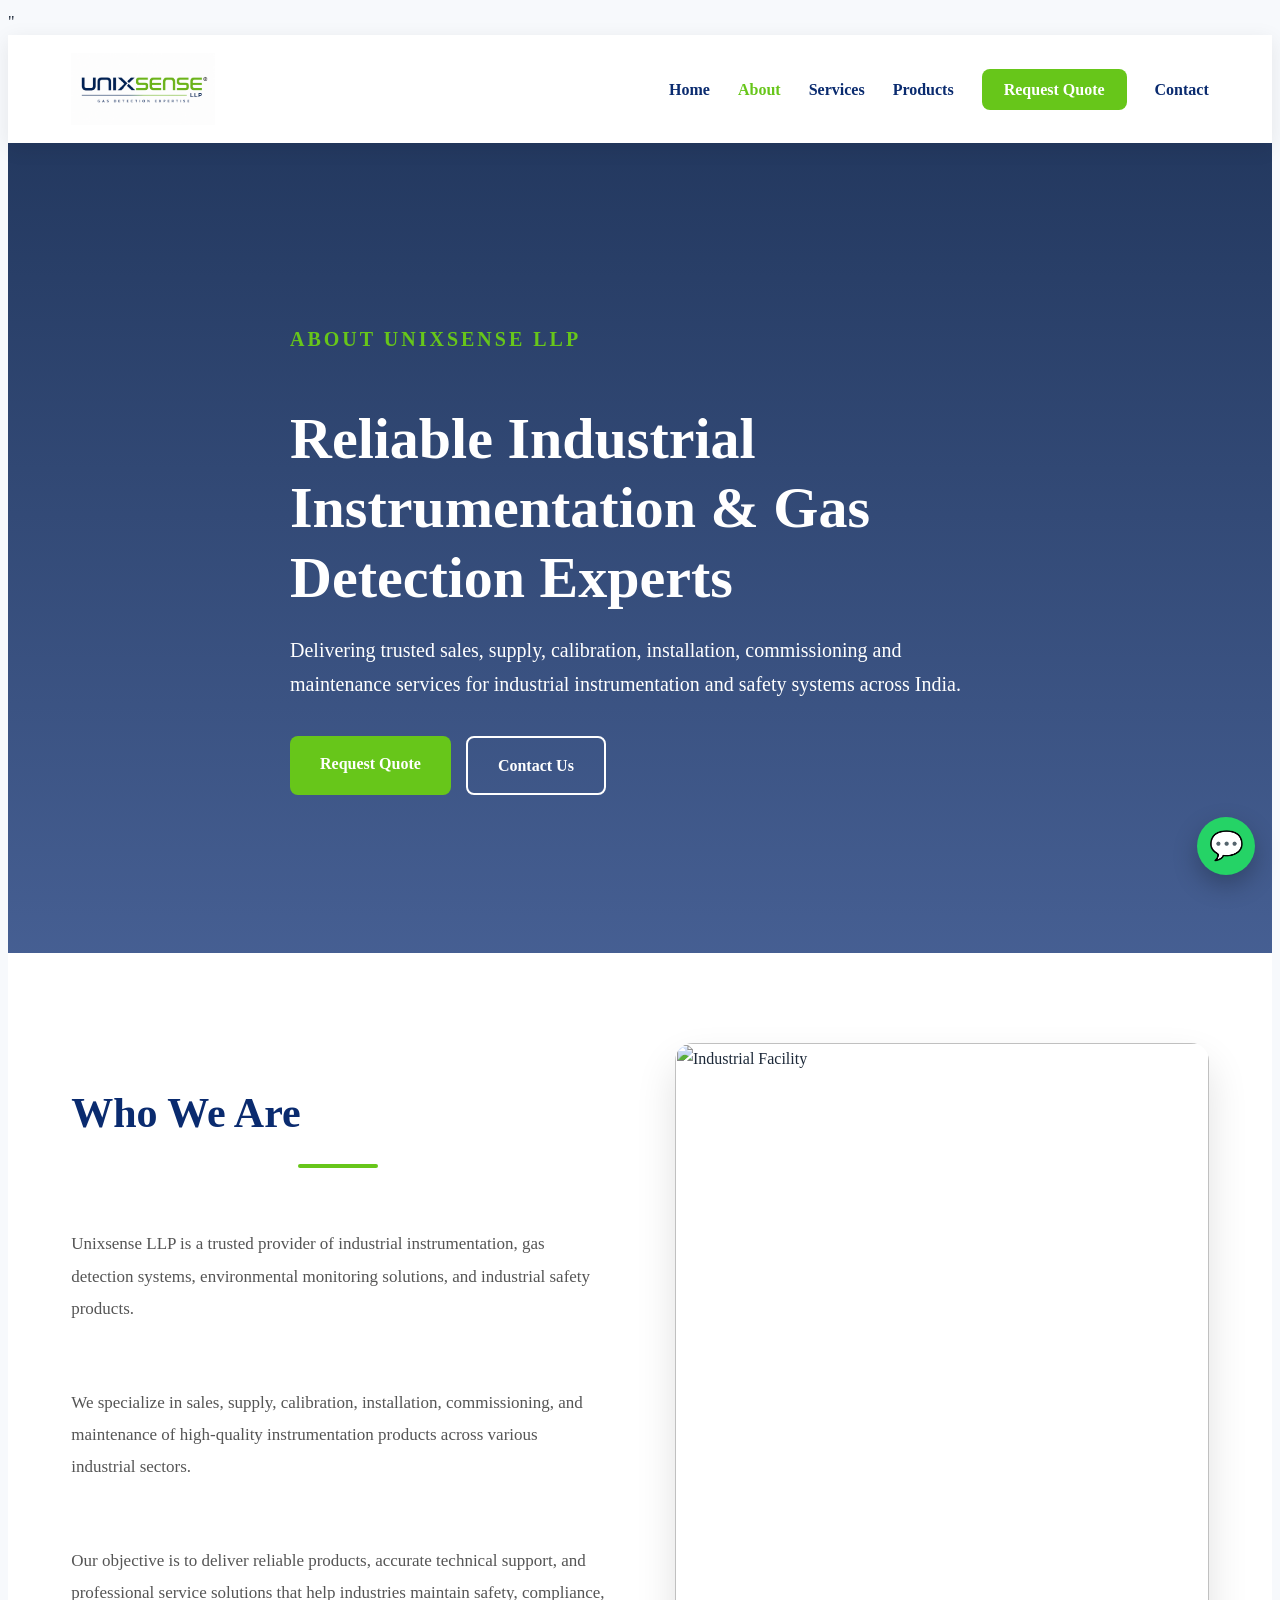
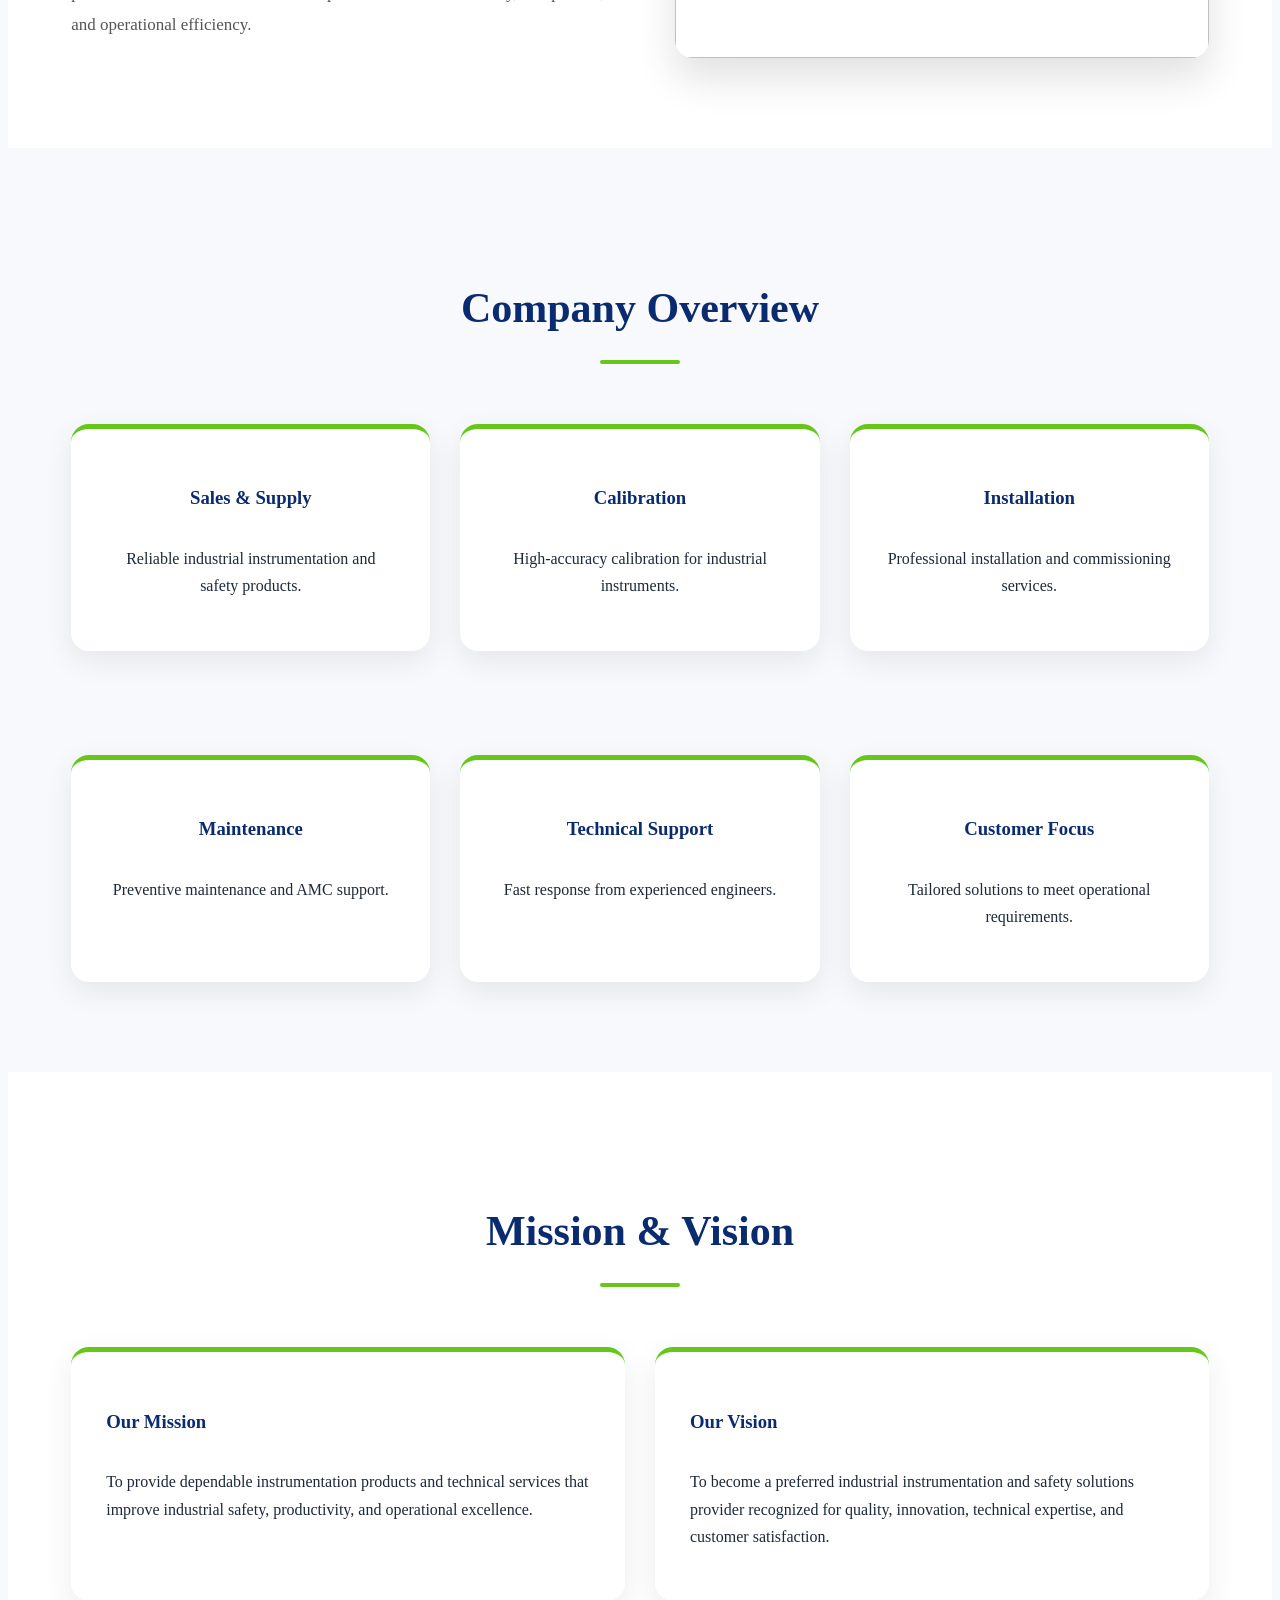
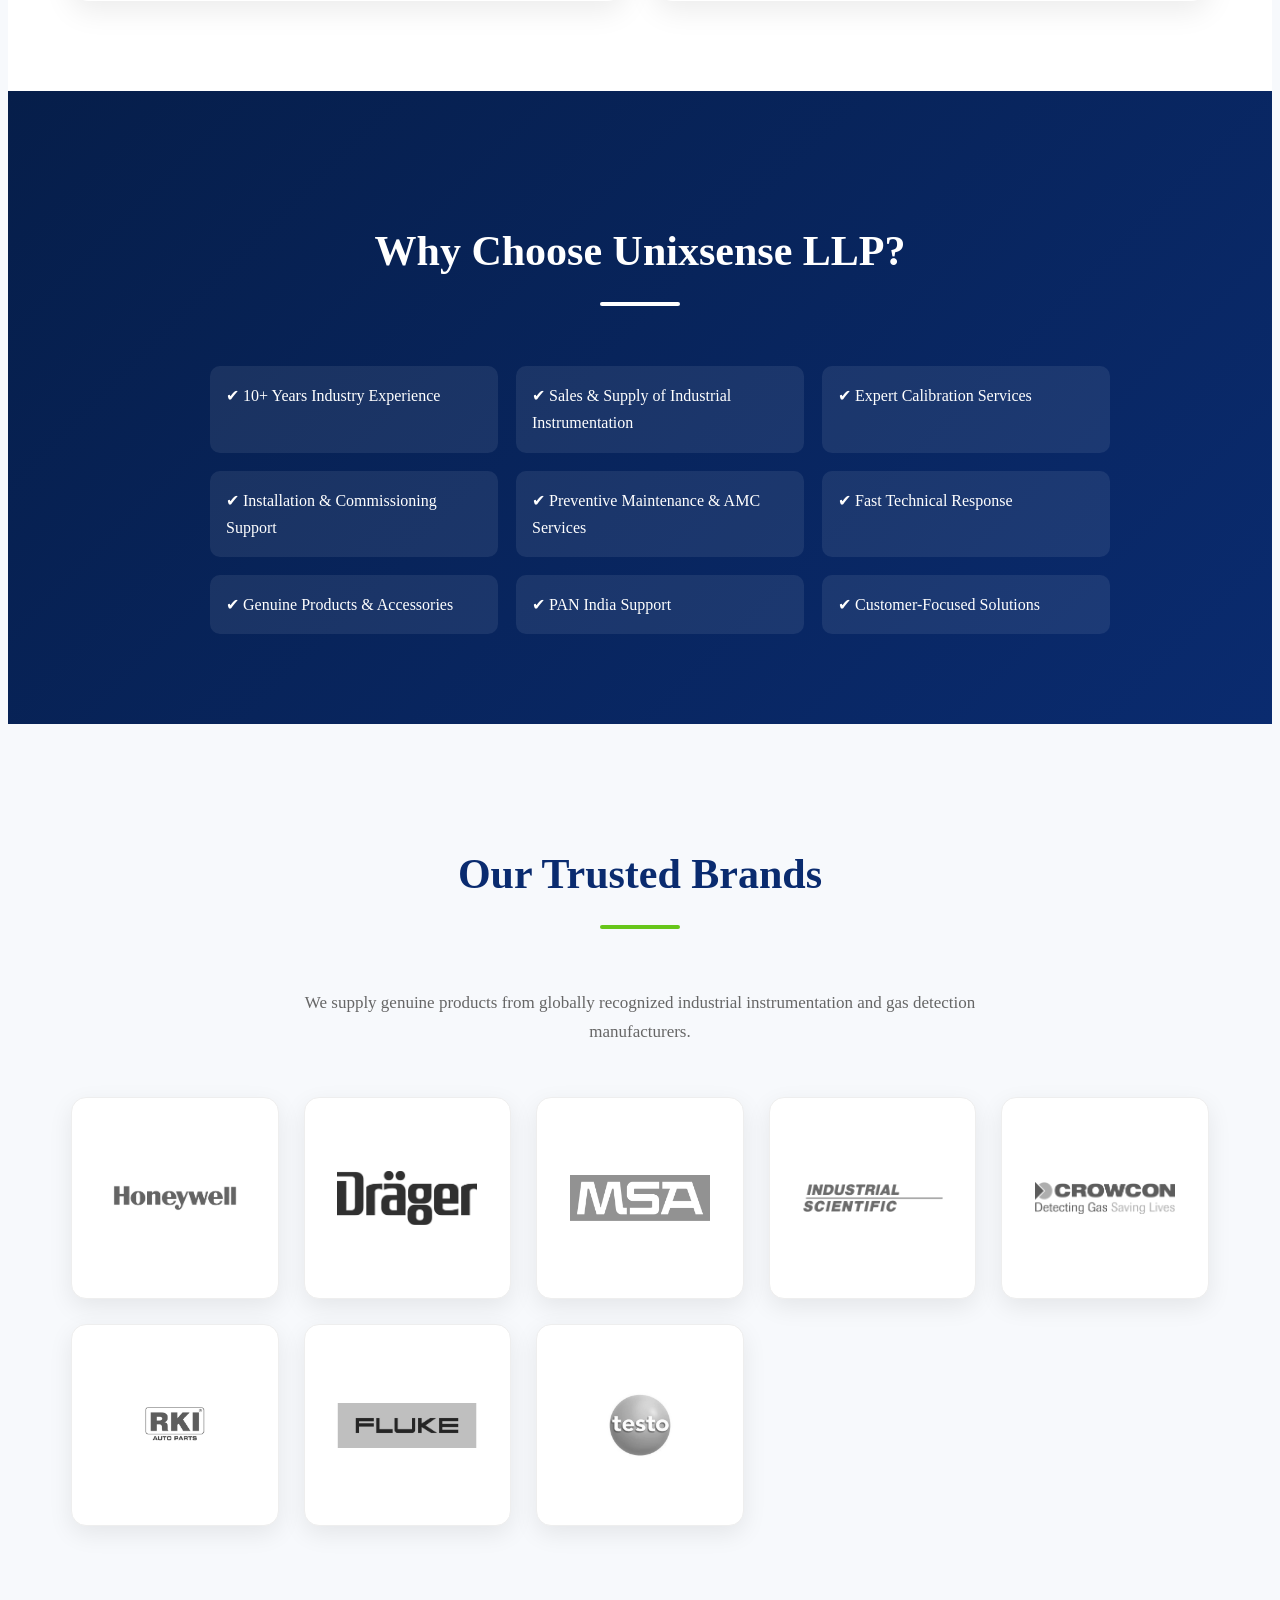
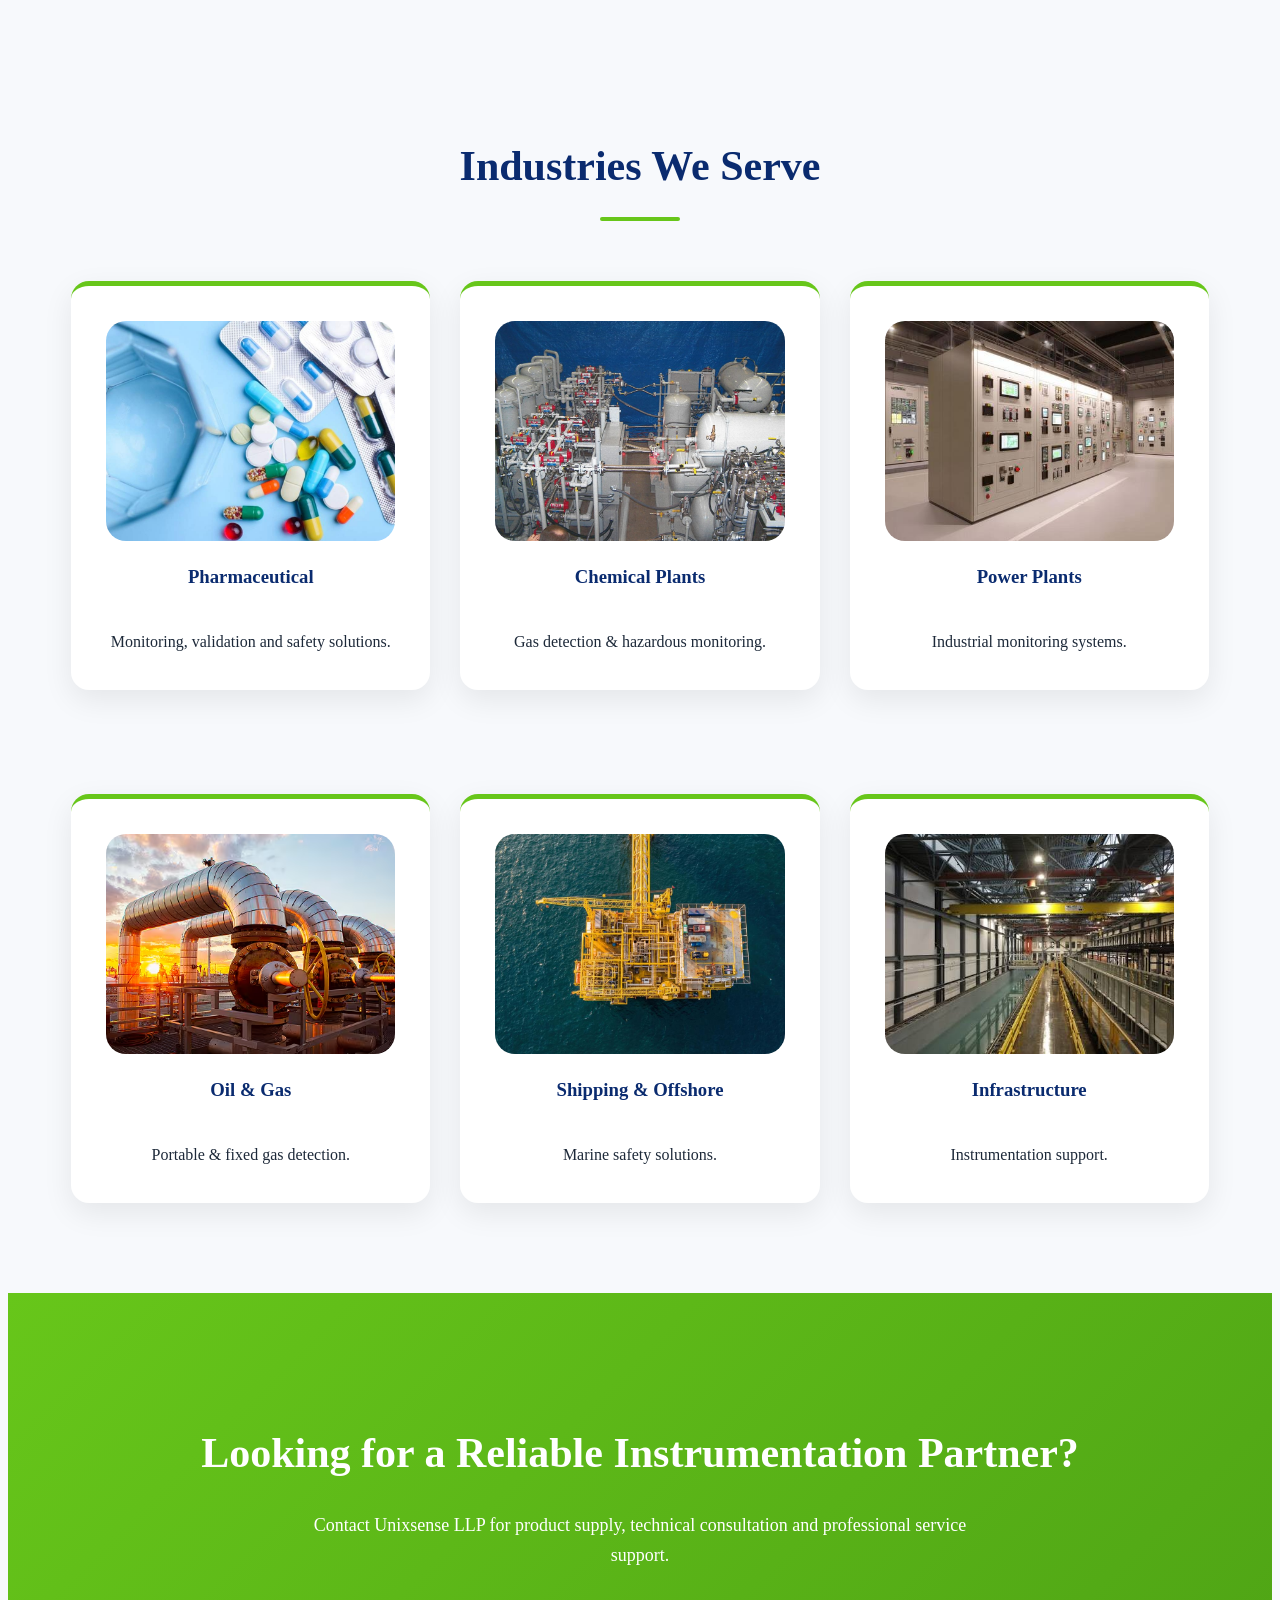
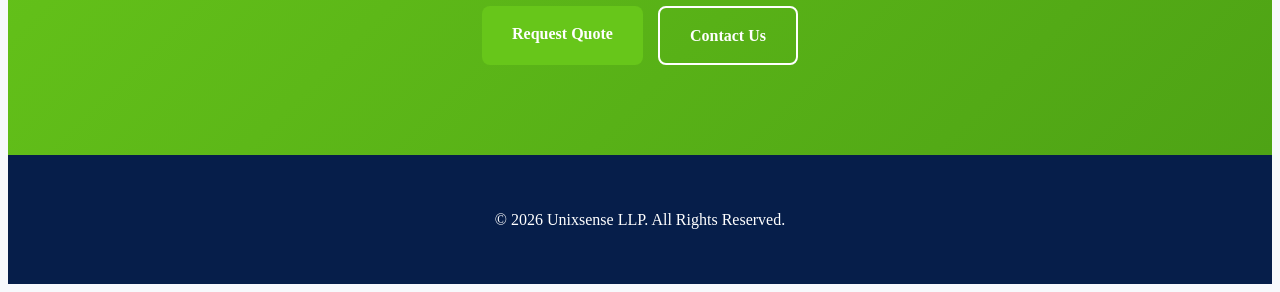
==== about.html @ 5f7a249a "demo" ====
"
<!DOCTYPE html>
<html lang="en">

<head>
    <meta charset="UTF-8">
    <meta name="viewport" content="width=device-width, initial-scale=1.0">
    <meta name="description"
        content="Learn more about Unixsense LLP - Industrial Instrumentation, Gas Detection & Safety Solutions.">
    <title>About Us | Unixsense LLP</title>
    <link rel="stylesheet" href="style.css">

    <style>
        /* ===========================
        CARD IMAGE
=========================== */

        .card {
            overflow: hidden;
            border-radius: 18px;
            background: #fff;
            box-shadow: 0 10px 30px rgba(0, 0, 0, .08);
            transition: .35s;
            display: flex;
            flex-direction: column;
        }

        .card:hover {
            transform: translateY(-8px);
        }

        .card-image {
            width: 100%;
            height: 220px;
            overflow: hidden;

        }

        .card-image img {
            border-radius: 20px;
            width: 100%;
            height: 100%;
            object-fit: cover;
            display: block;
            transition: .4s;
        }

        .card:hover .card-image img {
            transform: scale(1.08);
        }

        .card-content {
            /* padding: 25px; */
            display: flex;
            flex-direction: column;
            flex: 1;
        }

        .card-content h3 {
            margin-bottom: 15px;
            color: #0A2B6F;
        }

        .card-content p {
            color: #666;
            line-height: 1.7;
            margin: 0px;
            flex: 1;
        }

        .card-content .btn {
            align-self: left;
        }
    </style>
</head>

<body>

    <header>
        <div class="container nav-container">
            <a href="index.html" class="logo">
                <img src="logo.png.png" alt="Unixsense LLP">
            </a>

            <div class="menu-toggle" id="menuToggle">
                <span></span><span></span><span></span>
            </div>

            <nav id="navbar">
                <ul>
                    <li><a href="index.html">Home</a></li>
                    <li><a href="about.html" class="active">About</a></li>
                    <li><a href="services.html">Services</a></li>
                    <li><a href="products.html">Products</a></li>
                    <li><a href="quote.html" class="quote-btn">Request Quote</a></li>
                    <li><a href="contact.html">Contact</a></li>
                </ul>
            </nav>
        </div>
    </header>

    <section class="hero about-hero">
        <div class="overlay"></div>
        <div class="container hero-content">
            <p class="hero-tag">ABOUT UNIXSENSE LLP</p>
            <h1>Reliable Industrial Instrumentation & Gas Detection Experts</h1>
            <p>
                Delivering trusted sales, supply, calibration, installation,
                commissioning and maintenance services for industrial
                instrumentation and safety systems across India.
            </p>

            <div class="hero-buttons">
                <a href="quote.html" class="btn primary">Request Quote</a>
                <a href="contact.html" class="btn secondary">Contact Us</a>
            </div>

        </div>
    </section>

    <section class="about-company">
        <div class="container about-grid">

            <div class="about-content">

                <h2 class="section-title" style="text-align:left;">Who We Are</h2>

                <p>
                    Unixsense LLP is a trusted provider of industrial instrumentation,
                    gas detection systems, environmental monitoring solutions,
                    and industrial safety products.
                </p>

                <br>

                <p>
                    We specialize in sales, supply, calibration, installation,
                    commissioning, and maintenance of high-quality instrumentation
                    products across various industrial sectors.
                </p>

                <br>

                <p>
                    Our objective is to deliver reliable products, accurate
                    technical support, and professional service solutions
                    that help industries maintain safety, compliance,
                    and operational efficiency.
                </p>

            </div>

            <div class="about-image">
                <img src="https://images.unsplash.com/photo-1565008447742-97f6f38c985c?auto=format&fit=crop&w=900&q=80"
                    alt="Industrial Facility">
            </div>

        </div>
    </section>

    <section class="company-overview">
        <div class="container">

            <h2 class="section-title">Company Overview</h2>

            <div class="grid">

                <div class="card">
                    <h3>Sales & Supply</h3>
                    <p>Reliable industrial instrumentation and safety products.</p>
                </div>

                <div class="card">
                    <h3>Calibration</h3>
                    <p>High-accuracy calibration for industrial instruments.</p>
                </div>

                <div class="card">
                    <h3>Installation</h3>
                    <p>Professional installation and commissioning services.</p>
                </div>

                <div class="card">
                    <h3>Maintenance</h3>
                    <p>Preventive maintenance and AMC support.</p>
                </div>

                <div class="card">
                    <h3>Technical Support</h3>
                    <p>Fast response from experienced engineers.</p>
                </div>

                <div class="card">
                    <h3>Customer Focus</h3>
                    <p>Tailored solutions to meet operational requirements.</p>
                </div>

            </div>

        </div>
    </section>

    <section class="mission-vision">
        <div class="container">

            <h2 class="section-title">Mission & Vision</h2>

            <div class="grid">

                <div class="card">
                    <h3>Our Mission</h3>
                    <p>
                        To provide dependable instrumentation products and
                        technical services that improve industrial safety,
                        productivity, and operational excellence.
                    </p>
                </div>

                <div class="card">
                    <h3>Our Vision</h3>
                    <p>
                        To become a preferred industrial instrumentation
                        and safety solutions provider recognized for quality,
                        innovation, technical expertise, and customer satisfaction.
                    </p>
                </div>

            </div>

        </div>
    </section>
    <section class="highlight">
        <div class="container">
            <h2 class="section-title white">Why Choose Unixsense LLP?</h2>
            <ul class="why-list">
                <li>✔ 10+ Years Industry Experience</li>
                <li>✔ Sales & Supply of Industrial Instrumentation</li>
                <li>✔ Expert Calibration Services</li>
                <li>✔ Installation & Commissioning Support</li>
                <li>✔ Preventive Maintenance & AMC Services</li>
                <li>✔ Fast Technical Response</li>
                <li>✔ Genuine Products & Accessories</li>
                <li>✔ PAN India Support</li>
                <li>✔ Customer-Focused Solutions</li>
            </ul>
        </div>
    </section>


    <section class="brands-section">

        <div class="container">

            <h2 class="section-title">Our Trusted Brands</h2>

            <p class="section-subtitle">
                We supply genuine products from globally recognized industrial instrumentation
                and gas detection manufacturers.
            </p>

            <div class="brands-grid">

                <div class="brand-card">
                    <img src="./image/honeywell.png" alt="Honeywell">
                </div>

                <div class="brand-card">
                    <img src="./image/drager.png" alt="Dräger">
                </div>

                <div class="brand-card">
                    <img src="./image/msa.png" alt="MSA Safety">
                </div>

                <div class="brand-card">
                    <img src="./image/industrial-scientific.png" alt="Industrial Scientific">
                </div>

                <div class="brand-card">
                    <img src="./image/crowcon.avif" alt="Crowcon">
                </div>

                <div class="brand-card">
                    <img src="./image/rki.png" alt="RKI Instruments">
                </div>

                <div class="brand-card">
                    <img src="./image/fluke.png" alt="Fluke">
                </div>

                <div class="brand-card">
                    <img src="./image/testo.jpg" alt="Testo">
                </div>

            </div>

        </div>

    </section>

    <section class="industries">
        <div class="container">
            <h2 class="section-title">Industries We Serve</h2>
            <div class="grid">
                <div class="card">
                    <div class="card-image">
                        <img src="./image/Pharmaceutical.jpg" alt="Safety Instruments">
                    </div>
                    <h3 class="centre">Pharmaceutical</h3>
                    <p class="centre">Monitoring, validation and safety solutions.</p>
                </div>
                <div class="card">
                    <div class="card-image">
                        <img src="./image/Chemical Plants.jpg" alt="Safety Instruments">
                    </div>
                    <h3 class="centre">Chemical Plants</h3>
                    <p class="centre">Gas detection & hazardous monitoring.</p>
                </div>
                <div class="card">
                    <div class="card-image">
                        <img src="./image/Power Plants.jpeg" alt="Safety Instruments">
                    </div>
                    <h3 class="centre">Power Plants</h3>
                    <p class="centre">Industrial monitoring systems.</p>
                </div>
                <div class="card">
                    <div class="card-image">
                        <img src="./image/Oil & Gas.avif" alt="Safety Instruments">
                    </div>
                    <h3 class="centre">Oil & Gas</h3>
                    <p class="centre">Portable & fixed gas detection.</p>
                </div>
                <div class="card">
                    <div class="card-image">
                        <img src="./image/Shipping & Offshore.jpeg" alt="Safety Instruments">
                    </div>
                    <h3 class="centre">Shipping & Offshore</h3>
                    <p class="centre">Marine safety solutions.</p>
                </div>
                <div class="card">
                    <div class="card-image">
                        <img src="./image/Infrastructure.jpg" alt="Safety Instruments">
                    </div>
                    <h3 class="centre">Infrastructure</h3>
                    <p class="centre">Instrumentation support.</p>
                </div>
            </div>
        </div>
    </section>

    <section class="cta">

        <div class="container">

            <h2>Looking for a Reliable Instrumentation Partner?</h2>

            <p>
                Contact Unixsense LLP for product supply,
                technical consultation and professional service support.
            </p>

            <div class="hero-buttons">
                <a href="quote.html" class="btn primary">Request Quote</a>
                <a href="contact.html" class="btn secondary">Contact Us</a>
            </div>

        </div>

    </section>

    <footer>

        <div class="container">

            <p>© 2026 Unixsense LLP. All Rights Reserved.</p>

        </div>

    </footer>

    <a href="https://wa.me/918169085918" class="whatsapp" target="_blank">💬</a>

    <script src="script.js"></script>

</body>

</html>
---- style.css ----
r'' '*{
 margin:0;
 padding:0;
 box-sizing:border-box;
 font-family:"Segoe UI",
 sans-serif;
 }

 html {
   scroll-behavior: smooth;
 }

 body {
   background: #F7F9FC;
   color: #1D2939;
   line-height: 1.7;
   overflow-x: hidden;
 }

 .container {
   width: 90%;
   max-width: 1200px;
   margin: auto;
 }

 /* Header */

 header {
   position: sticky;
   top: 0;
   z-index: 1000;
   background: #fff;
   box-shadow: 0 5px 20px rgba(0, 0, 0, .08);
 }

 .nav-container {
   display: flex;
   justify-content: space-between;
   align-items: center;
   padding: 18px 0;
 }

 .logo img {
   height: 72px;
   display: block;
 }

 nav ul {
   display: flex;
   list-style: none;
   align-items: center;
   gap: 28px;
 }

 nav a {
   text-decoration: none;
   font-weight: 600;
   color: #0A2B6F;
   transition: .3s;
 }

 nav a:hover,
 nav .active {
   color: #67C61A;
 }

 .quote-btn {
   background: #67C61A;
   color: #fff;
   padding: 12px 22px;
   border-radius: 8px;
 }

 .quote-btn:hover {
   background: #4EA315;
   color: #fff;
 }

 /* Hero */

 .hero {
   position: relative;
   height: 90vh;
   display: flex;
   align-items: center;
   background: url("https://images.unsplash.com/photo-1504307651254-35680f356dfd?auto=format&fit=crop&w=1600&q=80") center/cover no-repeat;
 }

 .overlay {
   position: absolute;
   inset: 0;
   background: linear-gradient(rgba(6, 30, 74, .88), rgba(10, 43, 111, .70));
 }

 .hero-content {
   position: relative;
   z-index: 2;
   max-width: 700px;
   color: #fff;
 }

 .hero h1 {
   font-size: 58px;
   line-height: 1.2;
   margin-bottom: 20px;
 }

 .hero p {
   font-size: 20px;
   margin-bottom: 35px;
 }

 .hero-buttons {
   display: flex;
   gap: 15px;
   flex-wrap: wrap;
 }

 .btn {
   display: inline-block;
   padding: 14px 30px;
   border-radius: 8px;
   font-weight: 700;
   text-decoration: none;
   transition: .3s;
 }

 .primary {
   background: #67C61A;
   color: #fff;
 }

 .primary:hover {
   background: #4EA315;
 }

 .secondary {
   border: 2px solid #fff;
   color: #fff;
 }

 .secondary:hover {
   background: #fff;
   color: #0A2B6F;
 }

 .small {
   margin-top: 18px;
   padding: 10px 20px;
   background: #0A2B6F;
   color: #fff;
 }

 .small:hover {
   background: #061E4A;
 }

 /* Sections */

 section {
   padding: 90px 0;
 }

 .section-title {
   font-size: 42px;
   text-align: center;
   color: #0A2B6F;
   margin-bottom: 60px;
   position: relative;
 }

 .section-title::after {
   content: "";
   width: 80px;
   height: 4px;
   background: #67C61A;
   display: block;
   margin: 15px auto;
   border-radius: 20px;
 }

 .white {
   color: #fff;
 }

 .white::after {
   background: #fff;
 }

 .grid {
   display: grid;
   grid-template-columns: repeat(auto-fit, minmax(280px, 1fr));
   gap: 104px 30px;
 }

 .card {
   background: #fff;
   padding: 35px;
   border-radius: 16px;
   box-shadow: 0 12px 30px rgba(0, 0, 0, .08);
   border-top: 5px solid #67C61A;
   transition: .35s;
 }

 .card:hover {
   transform: translateY(-8px);
   box-shadow: 0 18px 35px rgba(0, 0, 0, .15);
 }

 .card h3 {
   color: #0A2B6F;
   margin-bottom: 15px;
 }

 .products {
   background: #fff;
 }

 .highlight {
   background: linear-gradient(135deg, #061E4A, #0A2B6F);
   color: #fff;
 }

 .why-list {
   max-width: 900px;
   margin: auto;
   display: grid;
   grid-template-columns: repeat(auto-fit, minmax(250px, 1fr));
   gap: 18px;
   list-style: none;
 }

 .why-list li {
   background: rgba(255, 255, 255, .08);
   padding: 16px;
   border-radius: 10px;
 }

 .cta {
   background: #67C61A;
   color: #fff;
   text-align: center;
 }

 .cta h2 {
   font-size: 40px;
   margin-bottom: 15px;
 }

 .cta p {
   max-width: 700px;
   margin: 0 auto 30px;
 }

 .contact {
   background: #fff;
 }

 .contact-box {
   max-width: 700px;
   margin: auto;
   background: #F7F9FC;
   padding: 40px;
   border-radius: 16px;
   box-shadow: 0 10px 25px rgba(0, 0, 0, .08);
   text-align: center;
 }

 .contact-box h2 {
   color: #0A2B6F;
   margin-bottom: 20px;
 }

 footer {
   background: #061E4A;
   color: #fff;
   text-align: center;
   padding: 25px 0;
 }

 /* Responsive */

 @media(max-width:992px) {
   .hero h1 {
     font-size: 46px;
   }

   nav ul {
     gap: 18px;
   }
 }

 @media(max-width:768px) {

   .nav-container {
     flex-direction: column;
   }

   .logo img {
     height: 60px;
     margin-bottom: 15px;
   }

   nav ul {
     flex-wrap: wrap;
     justify-content: center;
     gap: 15px;
   }

   .hero {
     height: auto;
     padding: 120px 0 90px;
     text-align: center;
   }

   .hero-content {
     margin: auto;
   }

   .hero h1 {
     font-size: 36px;
   }

   .hero p {
     font-size: 17px;
   }

   .hero-buttons {
     justify-content: center;
   }

   .section-title {
     font-size: 30px;
   }

   .cta h2 {
     font-size: 30px;
   }

   .contact-box {
     padding: 25px;
   }
 }

 @media(max-width:480px) {

   .container {
     width: 92%;
   }

   .hero h1 {
     font-size: 30px;
   }

   .btn {
     width: 100%;
     text-align: center;
   }

   nav ul {
     flex-direction: column;
   }
 }



 /* =======================================================
                ABOUT PAGE
=======================================================*/

 .about-hero {
   height: 70vh;
   background: url("https://images.unsplash.com/photo-1517048676732-d65bc937f952?auto=format&fit=crop&w=1600&q=80") center center/cover;
   position: relative;
   display: flex;
   align-items: center;
 }

 .about-hero .overlay {
   position: absolute;
   inset: 0;
   background: linear-gradient(rgba(6, 30, 74, .88),
       rgba(10, 43, 111, .75));
 }

 .hero-tag {

   color: #67C61A;

   font-size: 15px;

   letter-spacing: 3px;

   font-weight: 700;

   margin-bottom: 20px;

   text-transform: uppercase;

 }

 /* =============================== */

 .about-company {

   background: #fff;

 }

 .about-grid {

   display: grid;

   grid-template-columns: 1fr 1fr;

   gap: 70px;

   align-items: center;

 }

 .about-content p {

   color: #555;

   font-size: 17px;

   line-height: 1.9;

 }

 .about-image {

   overflow: hidden;

   border-radius: 18px;

   box-shadow: 0 20px 40px rgba(0, 0, 0, .12);

 }

 .about-image img {

   width: 100%;

   display: block;

   transition: .5s;

 }

 .about-image:hover img {

   transform: scale(1.05);

 }

 /* =============================== */

 .company-overview {

   background: #F7F9FC;

 }

 /* =============================== */

 .mission-vision {

   background: #fff;

 }

 .mission-vision .card {

   text-align: left;

 }

 .mission-vision h3 {

   color: #0A2B6F;

   margin-bottom: 15px;

 }

 /* =============================== */

 .highlight {

   background: linear-gradient(135deg,
       #061E4A,
       #0A2B6F);

 }

 .highlight .card {

   background: rgba(255, 255, 255, .08);

   color: white;

   border: none;

   backdrop-filter: blur(10px);

 }

 .highlight .card h3 {

   color: white;

 }

 .highlight .card:hover {

   transform: translateY(-10px);

   background: rgba(255, 255, 255, .14);

 }

 /* =============================== */

 .cta {

   background: linear-gradient(135deg,
       #67C61A,
       #52AF16);

   color: white;

   text-align: center;

 }

 .cta h2 {

   font-size: 42px;

   margin-bottom: 20px;

 }

 .cta p {

   max-width: 750px;

   margin: auto;

   margin-bottom: 35px;

   font-size: 18px;

 }

 .cta .secondary {

   border: 2px solid white;

 }

 .cta .secondary:hover {

   background: white;

   color: #0A2B6F;

 }

 /* =============================== */

 footer {

   background: #061E4A;

   color: white;

   padding: 35px 0;

   text-align: center;

 }

 /* =============================== */

 .whatsapp {

   position: fixed;

   right: 25px;

   bottom: 25px;

   width: 58px;

   height: 58px;

   border-radius: 50%;

   background: #25D366;

   display: flex;

   justify-content: center;

   align-items: center;

   font-size: 28px;

   text-decoration: none;

   color: white;

   box-shadow: 0 10px 25px rgba(0, 0, 0, .25);

   transition: .3s;

   z-index: 999;

 }

 .whatsapp:hover {

   transform: scale(1.1);

 }

 /* =======================================================
                RESPONSIVE
=======================================================*/

 @media(max-width:991px) {

   .about-grid {

     grid-template-columns: 1fr;

     gap: 40px;

   }

   .about-image {

     order: -1;

   }

 }

 @media(max-width:768px) {

   .about-hero {

     height: auto;

     padding: 130px 0 90px;

     text-align: center;

   }

   .about-hero h1 {

     font-size: 38px;

   }

   .about-hero p {

     font-size: 17px;

   }

   .hero-tag {

     font-size: 13px;

     letter-spacing: 2px;

   }

   .cta h2 {

     font-size: 30px;

   }

 }

 @media(max-width:480px) {

   .about-hero h1 {

     font-size: 30px;

   }

   .about-content p {

     font-size: 16px;

   }

 }


 /*=====================================================
                SERVICES PAGE
=====================================================*/

 .services-hero {
   height: 70vh;
   position: relative;
   display: flex;
   align-items: center;
   background: url("https://images.unsplash.com/photo-1504307651254-35680f356dfd?auto=format&fit=crop&w=1600&q=80") center center/cover no-repeat;
 }

 .services-hero .overlay {
   position: absolute;
   inset: 0;
   background: linear-gradient(rgba(6, 30, 74, .90),
       rgba(10, 43, 111, .75));
 }

 .services-hero .hero-content {
   position: relative;
   z-index: 2;
   max-width: 700px;
 }

 .services-hero .hero-tag {
   color: #67C61A;
   font-size: 15px;
   font-weight: 700;
   letter-spacing: 3px;
   text-transform: uppercase;
   margin-bottom: 20px;
 }

 .services-hero h1 {
   color: #fff;
   font-size: 58px;
   line-height: 1.2;
   margin-bottom: 20px;
 }

 .services-hero p {
   color: #F5F7FA;
   font-size: 19px;
   line-height: 1.8;
 }

 /*======================================
        SERVICE CARDS
=======================================*/

 .service-card {
   display: flex;
   flex-direction: column;
   height: 100%;
 }

 .service-card h3 {
   color: #0A2B6F;
   margin-bottom: 15px;
 }

 .service-card p {
   color: #555;
   line-height: 1.8;
 }

 .service-card ul {
   margin-top: 20px;
   list-style: none;
   padding: 0;
 }

 .service-card li {
   padding: 8px 0;
   color: #444;
   border-bottom: 1px solid #ECECEC;
 }

 .service-card li:last-child {
   border: none;
 }

 .service-card:hover {
   transform: translateY(-10px);
 }

 /*======================================
        TECHNICAL SUPPORT
=======================================*/

 .company-overview {
   background: #F7F9FC;
 }

 .company-overview .card {
   text-align: center;
 }

 .company-overview .card h3 {
   color: #0A2B6F;
   margin-bottom: 15px;
 }

 /*======================================
        WHY TRUST US
=======================================*/

 .highlight {
   background: linear-gradient(135deg,
       #061E4A,
       #0A2B6F);
 }

 .highlight .card {
   background: rgba(255, 255, 255, .08);
   border: none;
   backdrop-filter: blur(12px);
   color: #fff;
 }

 .highlight .card h3 {
   color: #fff;
 }

 .highlight .card:hover {
   background: rgba(255, 255, 255, .14);
 }

 /*======================================
        CTA
=======================================*/

 .cta {
   background: linear-gradient(135deg,
       #67C61A,
       #4EA315);
   text-align: center;
   color: #fff;
 }

 .cta h2 {
   font-size: 42px;
   margin-bottom: 20px;
 }

 .cta p {
   max-width: 700px;
   margin: 0 auto 30px;
   font-size: 18px;
 }

 .cta .hero-buttons {
   justify-content: center;
 }

 .cta .secondary {
   border: 2px solid #fff;
 }

 .cta .secondary:hover {
   background: #fff;
   color: #0A2B6F;
 }

 /*======================================
        RESPONSIVE
=======================================*/

 @media(max-width:992px) {

   .services-hero h1 {
     font-size: 46px;
   }

 }

 @media(max-width:768px) {

   .services-hero {
     height: auto;
     padding: 130px 0 90px;
     text-align: center;
   }

   .services-hero .hero-content {
     margin: auto;
   }

   .services-hero h1 {
     font-size: 36px;
   }

   .services-hero p {
     font-size: 17px;
   }

   .services-hero .hero-buttons {
     justify-content: center;
   }

   .cta h2 {
     font-size: 30px;
   }

 }

 @media(max-width:480px) {

   .services-hero h1 {
     font-size: 30px;
   }

   .service-card {
     padding: 25px;
   }

   .service-card li {
     font-size: 15px;
   }

 }



 /*=====================================================
                PRODUCTS PAGE
======================================================*/

 .products-hero {
   height: 70vh;
   position: relative;
   display: flex;
   align-items: center;
   background: url("https://images.unsplash.com/photo-1517048676732-d65bc937f952?auto=format&fit=crop&w=1800&q=80") center center/cover no-repeat;
 }

 .products-hero .overlay {
   position: absolute;
   inset: 0;
   background: linear-gradient(rgba(6, 30, 74, .92),
       rgba(10, 43, 111, .75));
 }

 .products-hero .hero-content {
   position: relative;
   z-index: 2;
   max-width: 720px;
 }

 .products-hero .hero-tag {
   color: #67C61A;
   font-size: 15px;
   font-weight: 700;
   letter-spacing: 3px;
   text-transform: uppercase;
   margin-bottom: 20px;
 }

 .products-hero h1 {
   color: #fff;
   font-size: 58px;
   line-height: 1.2;
   margin-bottom: 20px;
 }

 .products-hero p {
   color: #F5F7FA;
   font-size: 19px;
   line-height: 1.8;
 }

 /*======================================
            PRODUCT CARD
======================================*/

 .product-card {
   display: flex;
   flex-direction: column;
   height: 100%;
   transition: .35s;
 }

 .product-card:hover {
   transform: translateY(-10px);
 }

 .product-card img {
   width: 100%;
   height: 220px;
   object-fit: cover;
   border-radius: 12px;
   margin-bottom: 20px;
 }

 .product-card h3 {
   color: #0A2B6F;
   margin-bottom: 15px;
 }

 .product-card p {
   color: #555;
   line-height: 1.8;
 }

 .product-card ul {
   list-style: none;
   padding: 0;
   margin: 20px 0;
 }

 .product-card ul li {
   padding: 10px 0;
   border-bottom: 1px solid #ECECEC;
   color: #444;
 }

 .product-card ul li:last-child {
   border-bottom: none;
 }

 .product-card .btn {
   margin: auto;
   align-self: flex-start;
 }

 /*======================================
        CALIBRATION SECTION
======================================*/

 .company-overview {
   background: #F7F9FC;
 }

 /*======================================
      ENVIRONMENTAL SECTION
======================================*/

 .environment-section {
   background: #FFFFFF;
 }

 /*======================================
        TRUSTED BRANDS
======================================*/

 .highlight {
   background: linear-gradient(135deg,
       #061E4A,
       #0A2B6F);
 }

 .highlight .grid {
   gap: 25px;
 }

 .highlight .card {
   background: rgba(255, 255, 255, .08);
   border: none;
   backdrop-filter: blur(12px);
   color: #fff;
   text-align: center;
   transition: .35s;
 }

 .highlight .card h3 {
   color: #fff;
 }

 .highlight .card:hover {
   transform: translateY(-8px);
   background: rgba(255, 255, 255, .15);
 }

 /*======================================
            CTA
======================================*/

 .cta {
   background: linear-gradient(135deg,
       #67C61A,
       #4EA315);
   text-align: center;
   color: #fff;
 }

 .cta h2 {
   font-size: 42px;
   margin-bottom: 20px;
 }

 .cta p {
   max-width: 700px;
   margin: 0 auto 35px;
   font-size: 18px;
 }

 .cta .hero-buttons {
   justify-content: center;
 }

 .cta .secondary {
   border: 2px solid #fff;
 }

 .cta .secondary:hover {
   background: #fff;
   color: #0A2B6F;
 }

 /*======================================
        PRODUCT LIST
======================================*/

 .product-card ul li::before {
   content: "✔";
   color: #67C61A;
   font-weight: bold;
   margin-right: 10px;
 }

 /*======================================
            RESPONSIVE
======================================*/

 @media(max-width:992px) {

   .products-hero h1 {
     font-size: 46px;
   }

   .product-card img {
     height: 200px;
   }

 }

 @media(max-width:768px) {

   .products-hero {
     height: auto;
     padding: 130px 0 90px;
     text-align: center;
   }

   .products-hero .hero-content {
     margin: auto;
   }

   .products-hero h1 {
     font-size: 36px;
   }

   .products-hero p {
     font-size: 17px;
   }

   .products-hero .hero-buttons {
     justify-content: center;
   }

   .product-card img {
     height: 180px;
   }

   .cta h2 {
     font-size: 30px;
   }

 }

 @media(max-width:480px) {

   .products-hero h1 {
     font-size: 30px;
   }

   .products-hero p {
     font-size: 16px;
   }

   .product-card {
     padding: 25px;
   }

   .product-card img {
     height: 160px;
   }

   .product-card .btns {
     margin: auto;
   }

 }

 /*==============================
      Trusted Brands
==============================*/

 .brands-section {
   padding: 80px 0;
   background: #F7F9FC;
 }

 .section-subtitle {
   text-align: center;
   max-width: 700px;
   margin: 0 auto 50px;
   color: #666;
   font-size: 17px;
 }

 .brands-grid {
   display: grid;
   grid-template-columns: repeat(auto-fit, minmax(180px, 1fr));
   gap: 25px;
 }

 .brand-card {
   background: #fff;
   border-radius: 15px;
   padding: 30px;
   display: flex;
   justify-content: center;
   align-items: center;
   height: 140px;
   box-shadow: 0 8px 25px rgba(0, 0, 0, .08);
   transition: .35s;
   border: 1px solid #eee;
 }

 .brand-card:hover {
   transform: translateY(-8px);
   box-shadow: 0 15px 35px rgba(0, 0, 0, .15);
 }

 .brand-card img {
   width: 140px;
   max-height: 70px;
   object-fit: contain;
   filter: grayscale(100%);
   opacity: .85;
   transition: .35s;
 }

 .brand-card:hover img {
   filter: none;
   opacity: 1;
   transform: scale(1.08);
 }

 @media(max-width:768px) {

   .brands-grid {
     grid-template-columns: repeat(2, 1fr);
   }

   .brand-card {
     height: 110px;
     padding: 20px;
   }

   .brand-card img {
     width: 110px;
   }

 }

 .centre {
   display: block;
   width: fit-content;
   margin: 20px auto 0;
 }
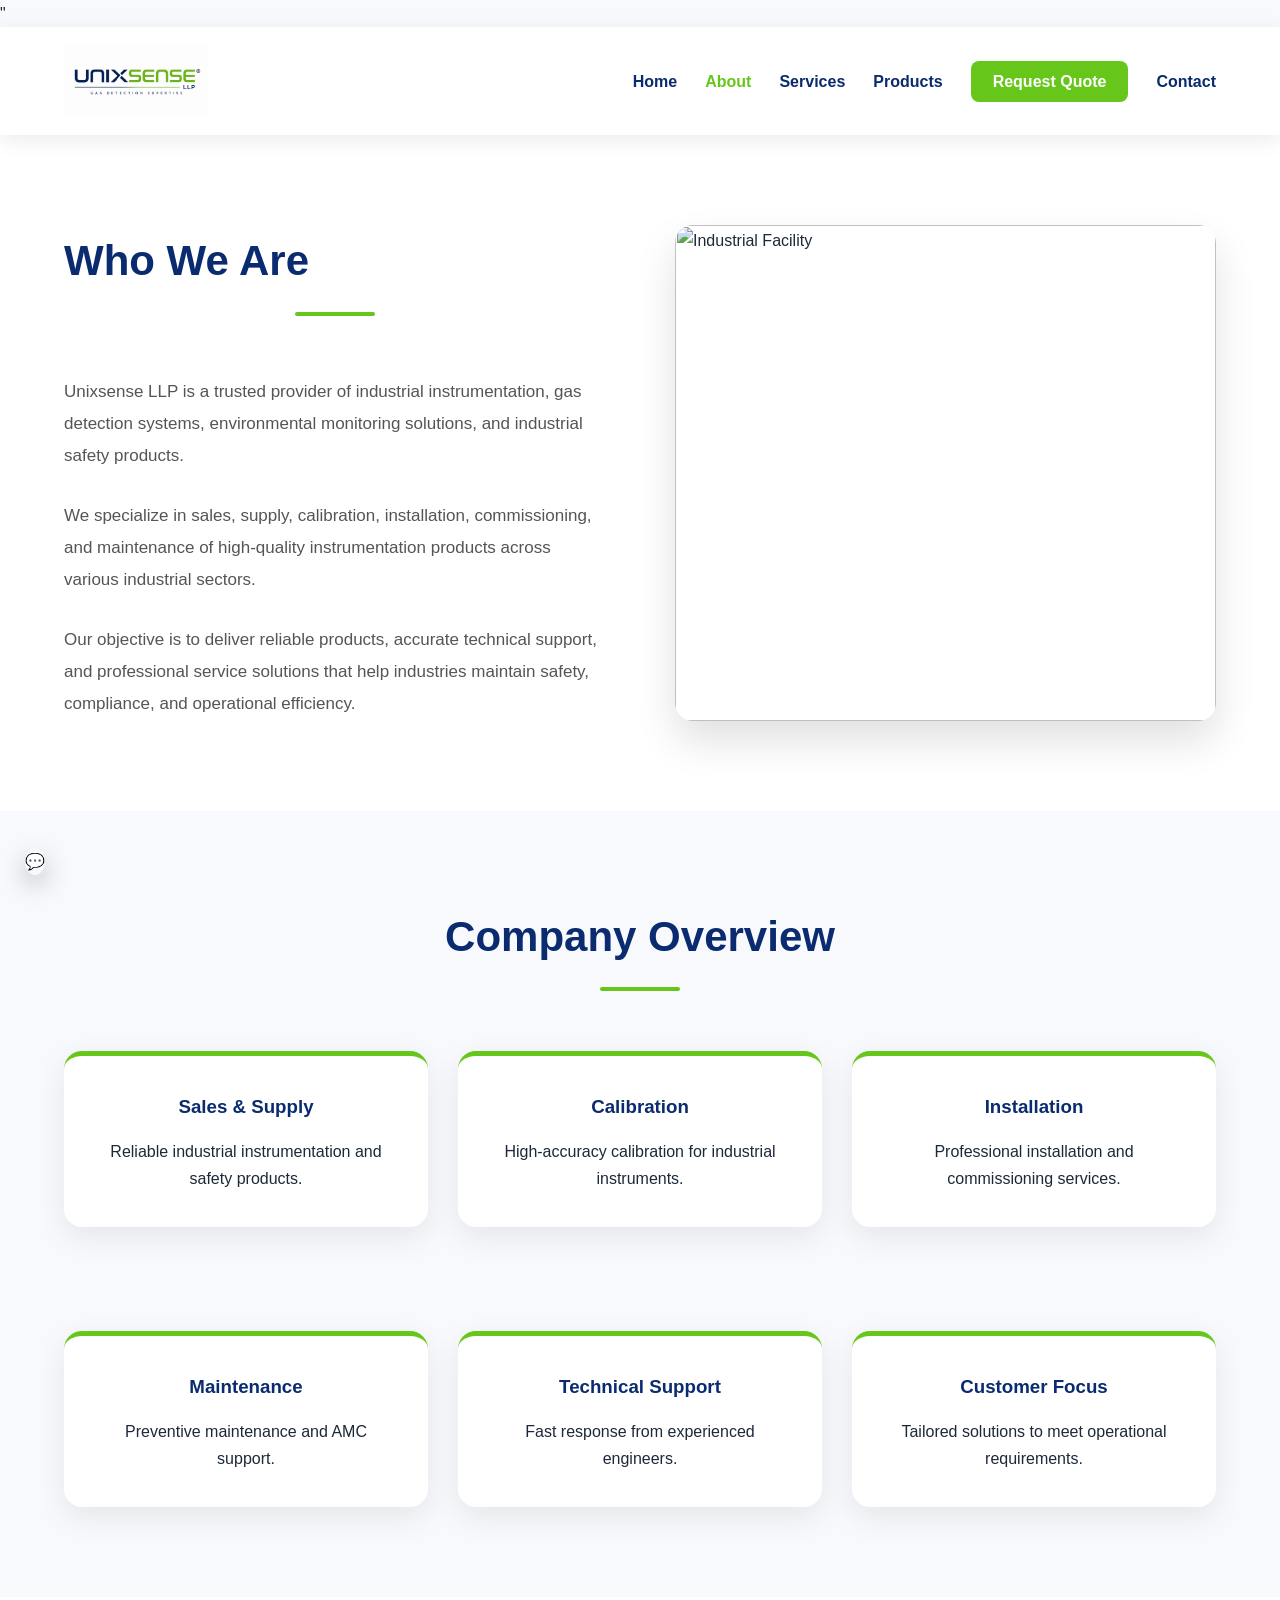
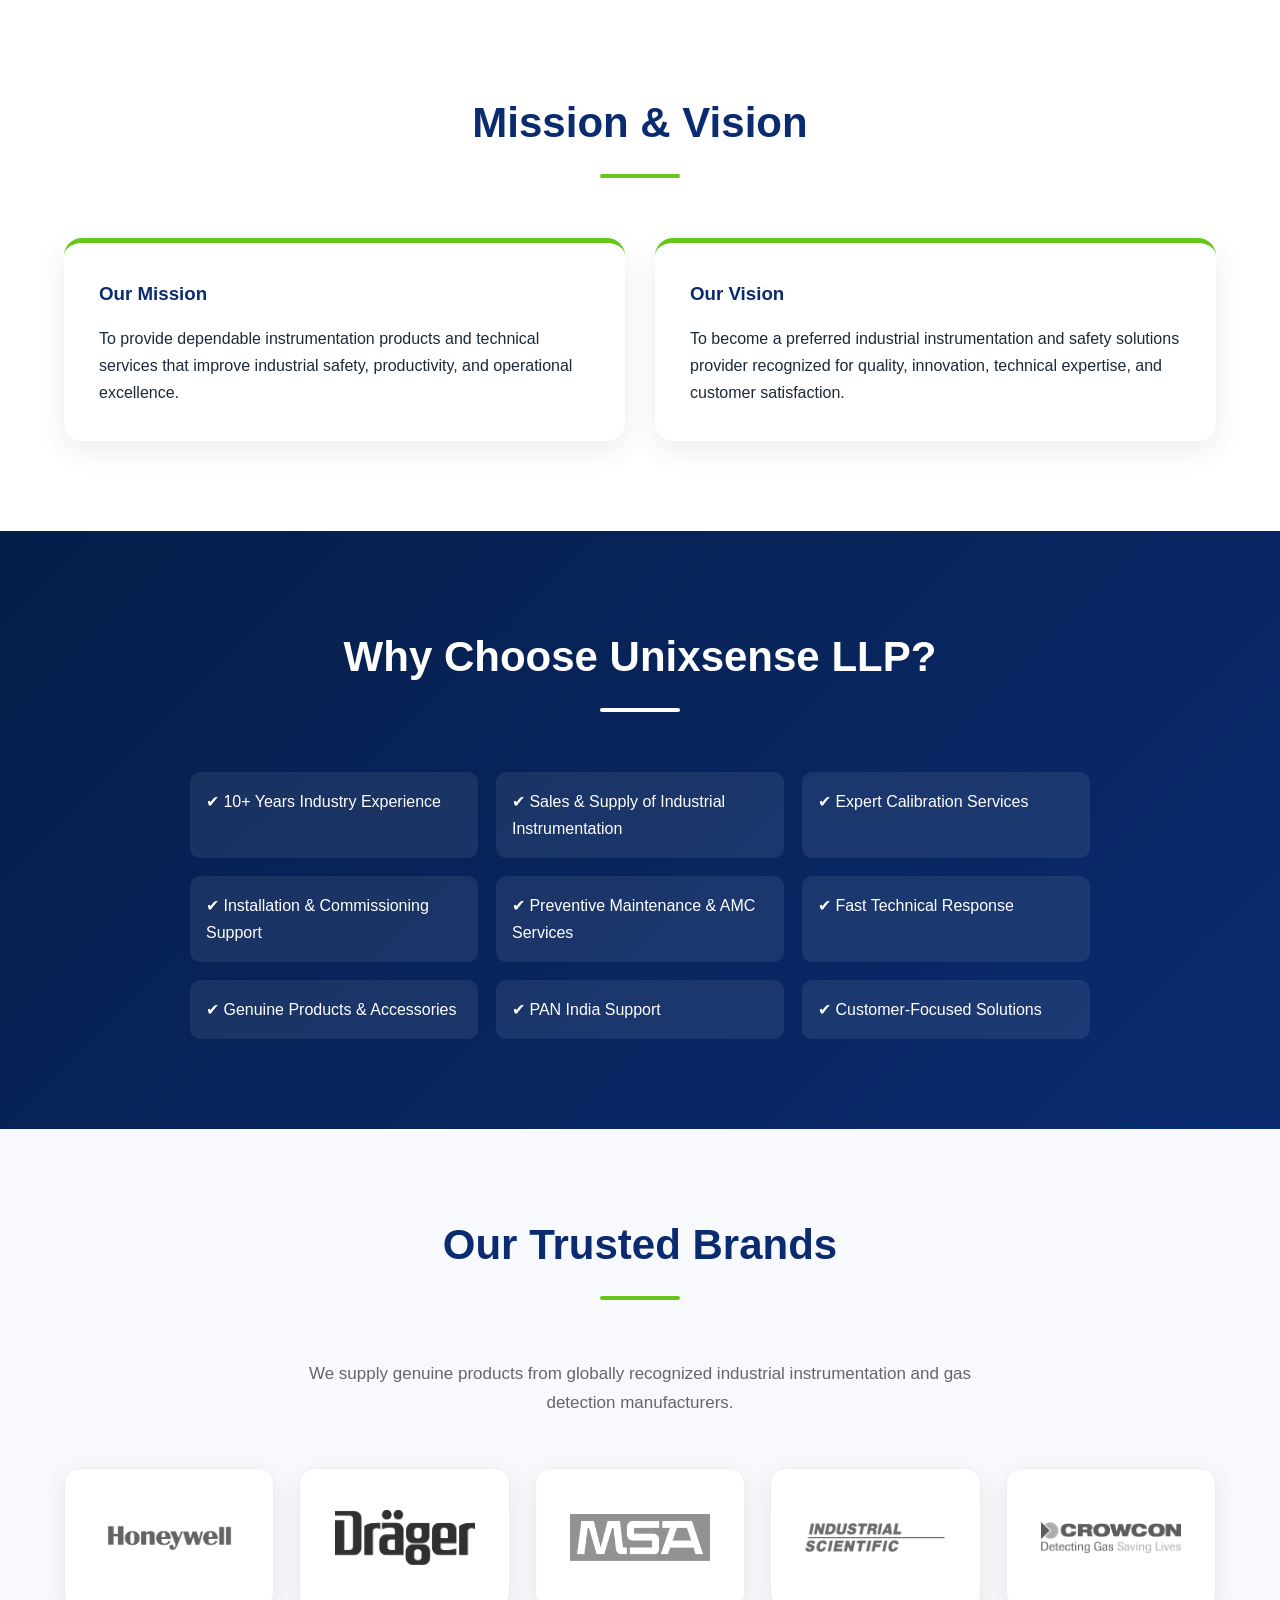
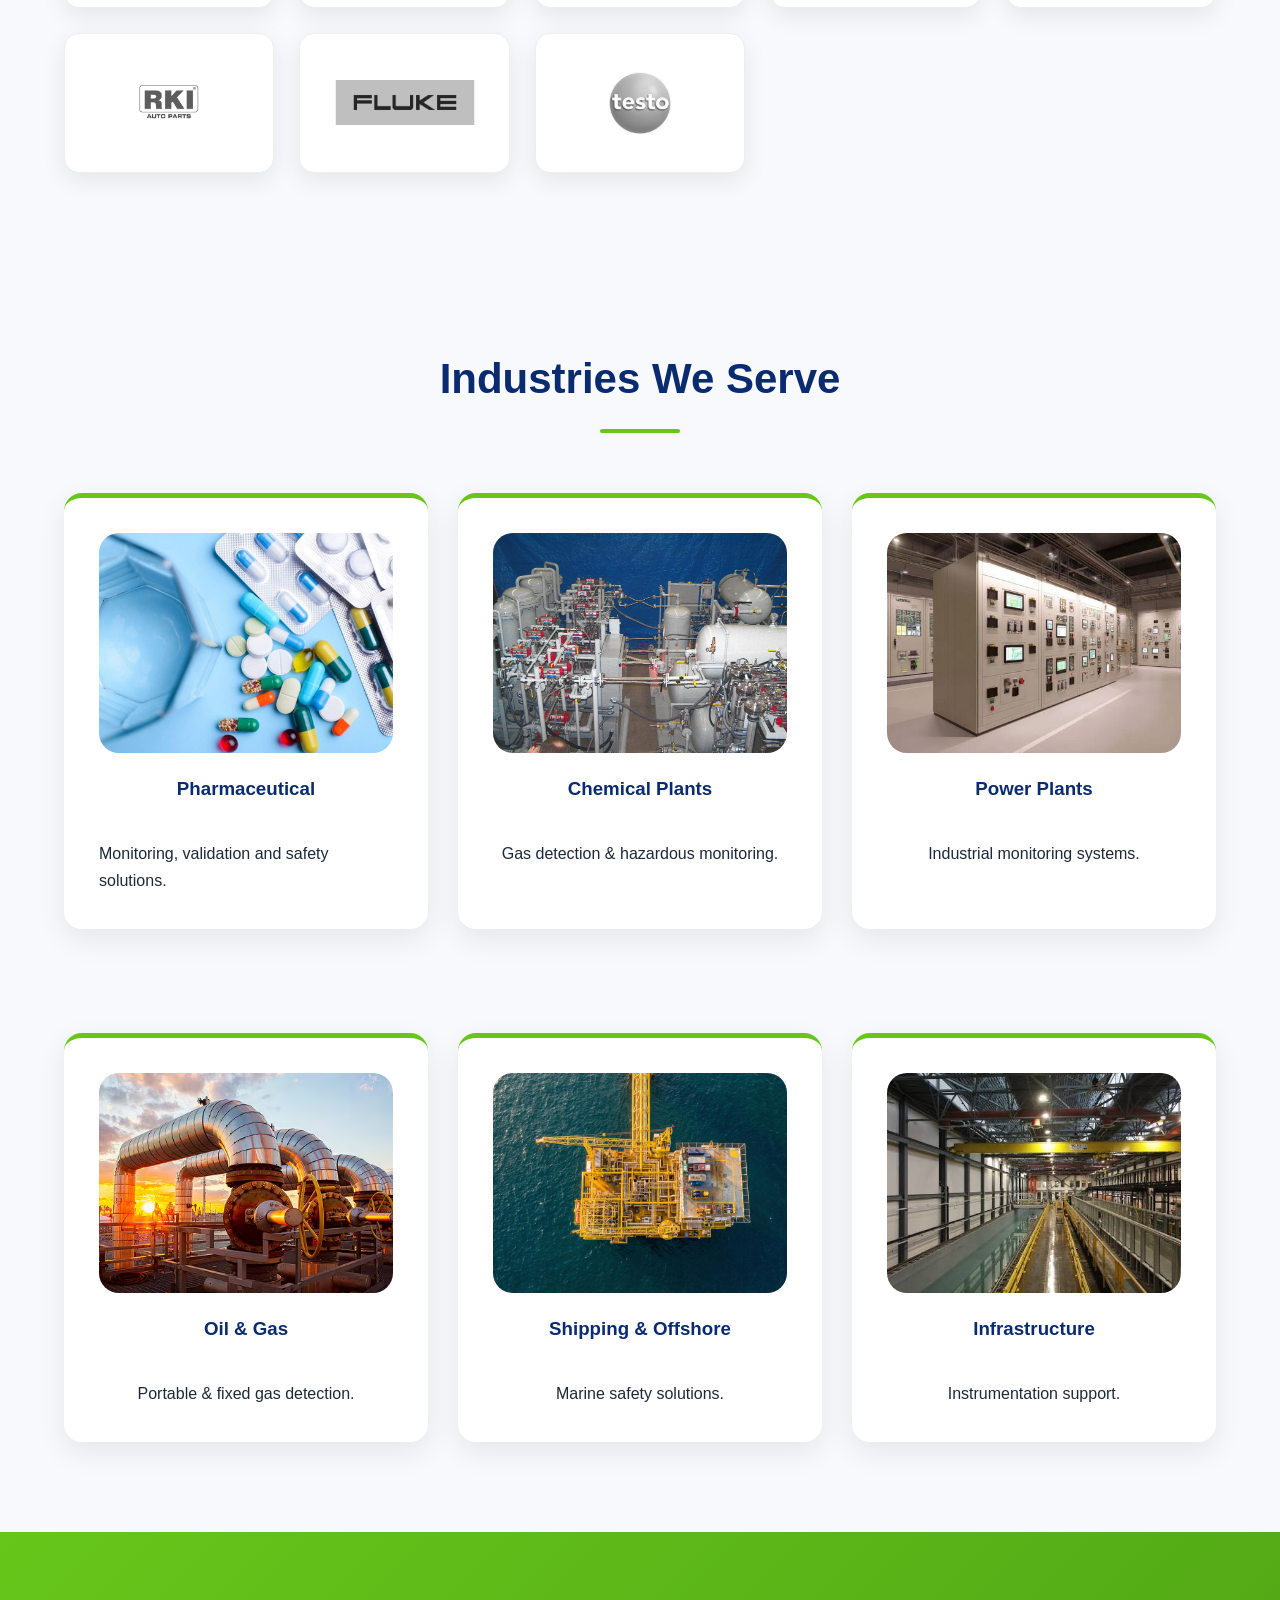
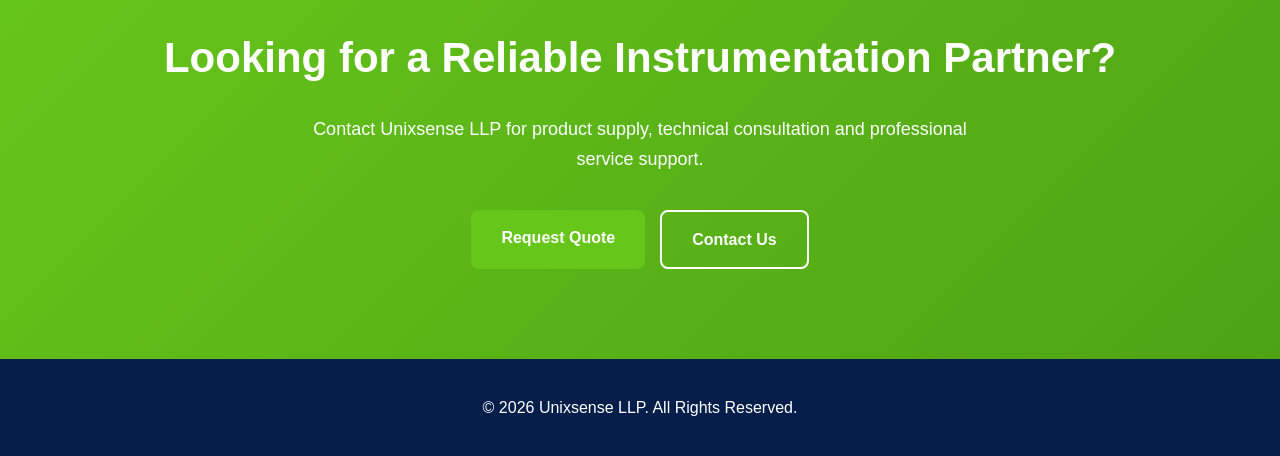
==== commit b9d6061e: "Add files via upload update" ====
--- a/about.html
+++ b/about.html
@@ -99,24 +99,6 @@
         </div>
     </header>
 
-    <section class="hero about-hero">
-        <div class="overlay"></div>
-        <div class="container hero-content">
-            <p class="hero-tag">ABOUT UNIXSENSE LLP</p>
-            <h1>Reliable Industrial Instrumentation & Gas Detection Experts</h1>
-            <p>
-                Delivering trusted sales, supply, calibration, installation,
-                commissioning and maintenance services for industrial
-                instrumentation and safety systems across India.
-            </p>
-
-            <div class="hero-buttons">
-                <a href="quote.html" class="btn primary">Request Quote</a>
-                <a href="contact.html" class="btn secondary">Contact Us</a>
-            </div>
-
-        </div>
-    </section>
 
     <section class="about-company">
         <div class="container about-grid">
--- a/style.css
+++ b/style.css
@@ -1,1281 +1,1829 @@
- r'' '*{
- margin:0;
- padding:0;
- box-sizing:border-box;
- font-family:"Segoe UI",
- sans-serif;
- }
-
- html {
-   scroll-behavior: smooth;
- }
-
- body {
-   background: #F7F9FC;
-   color: #1D2939;
-   line-height: 1.7;
-   overflow-x: hidden;
- }
-
- .container {
-   width: 90%;
-   max-width: 1200px;
-   margin: auto;
- }
-
- /* Header */
-
- header {
-   position: sticky;
-   top: 0;
-   z-index: 1000;
-   background: #fff;
-   box-shadow: 0 5px 20px rgba(0, 0, 0, .08);
- }
-
- .nav-container {
-   display: flex;
-   justify-content: space-between;
-   align-items: center;
-   padding: 18px 0;
- }
-
- .logo img {
-   height: 72px;
-   display: block;
- }
-
- nav ul {
-   display: flex;
-   list-style: none;
-   align-items: center;
-   gap: 28px;
- }
-
- nav a {
-   text-decoration: none;
-   font-weight: 600;
-   color: #0A2B6F;
-   transition: .3s;
- }
-
- nav a:hover,
- nav .active {
-   color: #67C61A;
- }
-
- .quote-btn {
-   background: #67C61A;
-   color: #fff;
-   padding: 12px 22px;
-   border-radius: 8px;
- }
-
- .quote-btn:hover {
-   background: #4EA315;
-   color: #fff;
- }
-
- /* Hero */
-
- .hero {
-   position: relative;
-   height: 90vh;
-   display: flex;
-   align-items: center;
-   background: url("https://images.unsplash.com/photo-1504307651254-35680f356dfd?auto=format&fit=crop&w=1600&q=80") center/cover no-repeat;
- }
-
- .overlay {
-   position: absolute;
-   inset: 0;
-   background: linear-gradient(rgba(6, 30, 74, .88), rgba(10, 43, 111, .70));
- }
-
- .hero-content {
-   position: relative;
-   z-index: 2;
-   max-width: 700px;
-   color: #fff;
- }
-
- .hero h1 {
-   font-size: 58px;
-   line-height: 1.2;
-   margin-bottom: 20px;
- }
-
- .hero p {
-   font-size: 20px;
-   margin-bottom: 35px;
- }
-
- .hero-buttons {
-   display: flex;
-   gap: 15px;
-   flex-wrap: wrap;
- }
-
- .btn {
-   display: inline-block;
-   padding: 14px 30px;
-   border-radius: 8px;
-   font-weight: 700;
-   text-decoration: none;
-   transition: .3s;
- }
-
- .primary {
-   background: #67C61A;
-   color: #fff;
- }
-
- .primary:hover {
-   background: #4EA315;
- }
-
- .secondary {
-   border: 2px solid #fff;
-   color: #fff;
- }
-
- .secondary:hover {
-   background: #fff;
-   color: #0A2B6F;
- }
-
- .small {
-   margin-top: 18px;
-   padding: 10px 20px;
-   background: #0A2B6F;
-   color: #fff;
- }
-
- .small:hover {
-   background: #061E4A;
- }
-
- /* Sections */
-
- section {
-   padding: 90px 0;
- }
-
- .section-title {
-   font-size: 42px;
-   text-align: center;
-   color: #0A2B6F;
-   margin-bottom: 60px;
-   position: relative;
- }
-
- .section-title::after {
-   content: "";
-   width: 80px;
-   height: 4px;
-   background: #67C61A;
-   display: block;
-   margin: 15px auto;
-   border-radius: 20px;
- }
-
- .white {
-   color: #fff;
- }
-
- .white::after {
-   background: #fff;
- }
-
- .grid {
-   display: grid;
-   grid-template-columns: repeat(auto-fit, minmax(280px, 1fr));
-   gap: 104px 30px;
- }
-
- .card {
-   background: #fff;
-   padding: 35px;
-   border-radius: 16px;
-   box-shadow: 0 12px 30px rgba(0, 0, 0, .08);
-   border-top: 5px solid #67C61A;
-   transition: .35s;
- }
-
- .card:hover {
-   transform: translateY(-8px);
-   box-shadow: 0 18px 35px rgba(0, 0, 0, .15);
- }
-
- .card h3 {
-   color: #0A2B6F;
-   margin-bottom: 15px;
- }
-
- .products {
-   background: #fff;
- }
-
- .highlight {
-   background: linear-gradient(135deg, #061E4A, #0A2B6F);
-   color: #fff;
- }
-
- .why-list {
-   max-width: 900px;
-   margin: auto;
-   display: grid;
-   grid-template-columns: repeat(auto-fit, minmax(250px, 1fr));
-   gap: 18px;
-   list-style: none;
- }
-
- .why-list li {
-   background: rgba(255, 255, 255, .08);
-   padding: 16px;
-   border-radius: 10px;
- }
-
- .cta {
-   background: #67C61A;
-   color: #fff;
-   text-align: center;
- }
-
- .cta h2 {
-   font-size: 40px;
-   margin-bottom: 15px;
- }
-
- .cta p {
-   max-width: 700px;
-   margin: 0 auto 30px;
- }
-
- .contact {
-   background: #fff;
- }
-
- .contact-box {
-   max-width: 700px;
-   margin: auto;
-   background: #F7F9FC;
-   padding: 40px;
-   border-radius: 16px;
-   box-shadow: 0 10px 25px rgba(0, 0, 0, .08);
-   text-align: center;
- }
-
- .contact-box h2 {
-   color: #0A2B6F;
-   margin-bottom: 20px;
- }
-
- footer {
-   background: #061E4A;
-   color: #fff;
-   text-align: center;
-   padding: 25px 0;
- }
-
- /* Responsive */
-
- @media(max-width:992px) {
-   .hero h1 {
-     font-size: 46px;
-   }
-
-   nav ul {
-     gap: 18px;
-   }
- }
-
- @media(max-width:768px) {
-
-   .nav-container {
-     flex-direction: column;
-   }
-
-   .logo img {
-     height: 60px;
-     margin-bottom: 15px;
-   }
-
-   nav ul {
-     flex-wrap: wrap;
-     justify-content: center;
-     gap: 15px;
-   }
-
-   .hero {
-     height: auto;
-     padding: 120px 0 90px;
-     text-align: center;
-   }
-
-   .hero-content {
-     margin: auto;
-   }
-
-   .hero h1 {
-     font-size: 36px;
-   }
-
-   .hero p {
-     font-size: 17px;
-   }
-
-   .hero-buttons {
-     justify-content: center;
-   }
-
-   .section-title {
-     font-size: 30px;
-   }
-
-   .cta h2 {
-     font-size: 30px;
-   }
-
-   .contact-box {
-     padding: 25px;
-   }
- }
-
- @media(max-width:480px) {
-
-   .container {
-     width: 92%;
-   }
-
-   .hero h1 {
-     font-size: 30px;
-   }
-
-   .btn {
-     width: 100%;
-     text-align: center;
-   }
-
-   nav ul {
-     flex-direction: column;
-   }
- }
-
-
-
- /* =======================================================
+* {
+  margin: 0;
+  padding: 0;
+  box-sizing: border-box;
+  font-family: "Segoe UI",
+    sans-serif;
+}
+
+html {
+  scroll-behavior: smooth;
+}
+
+body {
+  background: #F7F9FC;
+  color: #1D2939;
+  line-height: 1.7;
+  overflow-x: hidden;
+}
+
+.container {
+  width: 90%;
+  max-width: 1200px;
+  margin: auto;
+}
+
+/* Header */
+
+header {
+  position: sticky;
+  top: 0;
+  z-index: 1000;
+  background: #fff;
+  box-shadow: 0 5px 20px rgba(0, 0, 0, .08);
+}
+
+.nav-container {
+  display: flex;
+  justify-content: space-between;
+  align-items: center;
+  padding: 18px 0;
+}
+
+.logo img {
+  height: 72px;
+  display: block;
+}
+
+nav ul {
+  display: flex;
+  list-style: none;
+  align-items: center;
+  gap: 28px;
+}
+
+nav a {
+  text-decoration: none;
+  font-weight: 600;
+  color: #0A2B6F;
+  transition: .3s;
+}
+
+nav a:hover,
+nav .active {
+  color: #67C61A;
+}
+
+.quote-btn {
+  background: #67C61A;
+  color: #fff;
+  padding: 12px 22px;
+  border-radius: 8px;
+}
+
+.quote-btn:hover {
+  background: #4EA315;
+  color: #fff;
+}
+
+/* Hero */
+
+.hero {
+  position: relative;
+  height: 90vh;
+  display: flex;
+  align-items: center;
+  background: url("https://images.unsplash.com/photo-1504307651254-35680f356dfd?auto=format&fit=crop&w=1600&q=80") center/cover no-repeat;
+}
+
+.overlay {
+  position: absolute;
+  inset: 0;
+  background: linear-gradient(rgba(6, 30, 74, .88), rgba(10, 43, 111, .70));
+}
+
+.hero-content {
+  position: relative;
+  z-index: 2;
+  max-width: 700px;
+  color: #fff;
+}
+
+.hero h1 {
+  font-size: 58px;
+  line-height: 1.2;
+  margin-bottom: 20px;
+}
+
+.hero p {
+  font-size: 20px;
+  margin-bottom: 35px;
+}
+
+.hero-buttons {
+  display: flex;
+  gap: 15px;
+  flex-wrap: wrap;
+}
+
+.btn {
+  display: inline-block;
+  padding: 14px 30px;
+  border-radius: 8px;
+  font-weight: 700;
+  text-decoration: none;
+  transition: .3s;
+}
+
+.primary {
+  background: #67C61A;
+  color: #fff;
+}
+
+.primary:hover {
+  background: #4EA315;
+}
+
+.secondary {
+  border: 2px solid #fff;
+  color: #fff;
+}
+
+.secondary:hover {
+  background: #fff;
+  color: #0A2B6F;
+}
+
+.small {
+  margin-top: 18px;
+  padding: 10px 20px;
+  background: #0A2B6F;
+  color: #fff;
+}
+
+.small:hover {
+  background: #061E4A;
+}
+
+/* Sections */
+
+section {
+  padding: 90px 0;
+}
+
+.section-title {
+  font-size: 42px;
+  text-align: center;
+  color: #0A2B6F;
+  margin-bottom: 60px;
+  position: relative;
+}
+
+.section-title::after {
+  content: "";
+  width: 80px;
+  height: 4px;
+  background: #67C61A;
+  display: block;
+  margin: 15px auto;
+  border-radius: 20px;
+}
+
+.white {
+  color: #fff;
+}
+
+.white::after {
+  background: #fff;
+}
+
+.grid {
+  display: grid;
+  grid-template-columns: repeat(auto-fit, minmax(280px, 1fr));
+  gap: 104px 30px;
+}
+
+.card {
+  background: #fff;
+  padding: 35px;
+  border-radius: 16px;
+  box-shadow: 0 12px 30px rgba(0, 0, 0, .08);
+  border-top: 5px solid #67C61A;
+  transition: .35s;
+}
+
+.card:hover {
+  transform: translateY(-8px);
+  box-shadow: 0 18px 35px rgba(0, 0, 0, .15);
+}
+
+.card h3 {
+  color: #0A2B6F;
+  margin-bottom: 15px;
+}
+
+.products {
+  background: #fff;
+}
+
+.highlight {
+  background: linear-gradient(135deg, #061E4A, #0A2B6F);
+  color: #fff;
+}
+
+.why-list {
+  max-width: 900px;
+  margin: auto;
+  display: grid;
+  grid-template-columns: repeat(auto-fit, minmax(250px, 1fr));
+  gap: 18px;
+  list-style: none;
+}
+
+.why-list li {
+  background: rgba(255, 255, 255, .08);
+  padding: 16px;
+  border-radius: 10px;
+}
+
+.cta {
+  background: #67C61A;
+  color: #fff;
+  text-align: center;
+}
+
+.cta h2 {
+  font-size: 40px;
+  margin-bottom: 15px;
+}
+
+.cta p {
+  max-width: 700px;
+  margin: 0 auto 30px;
+}
+
+.contact {
+  background: #fff;
+}
+
+.contact-box {
+  max-width: 700px;
+  margin: auto;
+  background: #F7F9FC;
+  padding: 40px;
+  border-radius: 16px;
+  box-shadow: 0 10px 25px rgba(0, 0, 0, .08);
+  text-align: center;
+}
+
+.contact-box h2 {
+  color: #0A2B6F;
+  margin-bottom: 20px;
+}
+
+footer {
+  background: #061E4A;
+  color: #fff;
+  text-align: center;
+  padding: 25px 0;
+}
+
+/* Responsive */
+
+@media(max-width:992px) {
+  .hero h1 {
+    font-size: 46px;
+  }
+
+  nav ul {
+    gap: 18px;
+  }
+}
+
+@media(max-width:768px) {
+
+  .nav-container {
+    flex-direction: column;
+  }
+
+  .logo img {
+    height: 60px;
+    margin-bottom: 15px;
+  }
+
+  nav ul {
+    flex-wrap: wrap;
+    justify-content: center;
+    gap: 15px;
+  }
+
+  .hero {
+    height: auto;
+    padding: 120px 0 90px;
+    text-align: center;
+  }
+
+  .hero-content {
+    margin: auto;
+  }
+
+  .hero h1 {
+    font-size: 36px;
+  }
+
+  .hero p {
+    font-size: 17px;
+  }
+
+  .hero-buttons {
+    justify-content: center;
+  }
+
+  .section-title {
+    font-size: 30px;
+  }
+
+  .cta h2 {
+    font-size: 30px;
+  }
+
+  .contact-box {
+    padding: 25px;
+  }
+}
+
+@media(max-width:480px) {
+
+  .container {
+    width: 92%;
+  }
+
+  .hero h1 {
+    font-size: 30px;
+  }
+
+  .btn {
+    width: 100%;
+    text-align: center;
+  }
+
+  nav ul {
+    flex-direction: column;
+  }
+}
+
+
+
+/* =======================================================
                 ABOUT PAGE
 =======================================================*/
 
- .about-hero {
-   height: 70vh;
-   background: url("https://images.unsplash.com/photo-1517048676732-d65bc937f952?auto=format&fit=crop&w=1600&q=80") center center/cover;
-   position: relative;
-   display: flex;
-   align-items: center;
- }
-
- .about-hero .overlay {
-   position: absolute;
-   inset: 0;
-   background: linear-gradient(rgba(6, 30, 74, .88),
-       rgba(10, 43, 111, .75));
- }
-
- .hero-tag {
-
-   color: #67C61A;
-
-   font-size: 15px;
-
-   letter-spacing: 3px;
-
-   font-weight: 700;
-
-   margin-bottom: 20px;
-
-   text-transform: uppercase;
-
- }
-
- /* =============================== */
-
- .about-company {
-
-   background: #fff;
-
- }
-
- .about-grid {
-
-   display: grid;
-
-   grid-template-columns: 1fr 1fr;
-
-   gap: 70px;
-
-   align-items: center;
-
- }
-
- .about-content p {
-
-   color: #555;
-
-   font-size: 17px;
-
-   line-height: 1.9;
-
- }
-
- .about-image {
-
-   overflow: hidden;
-
-   border-radius: 18px;
-
-   box-shadow: 0 20px 40px rgba(0, 0, 0, .12);
-
- }
-
- .about-image img {
-
-   width: 100%;
-
-   display: block;
-
-   transition: .5s;
-
- }
-
- .about-image:hover img {
-
-   transform: scale(1.05);
-
- }
-
- /* =============================== */
-
- .company-overview {
-
-   background: #F7F9FC;
-
- }
-
- /* =============================== */
-
- .mission-vision {
-
-   background: #fff;
-
- }
-
- .mission-vision .card {
-
-   text-align: left;
-
- }
-
- .mission-vision h3 {
-
-   color: #0A2B6F;
-
-   margin-bottom: 15px;
-
- }
-
- /* =============================== */
-
- .highlight {
-
-   background: linear-gradient(135deg,
-       #061E4A,
-       #0A2B6F);
-
- }
-
- .highlight .card {
-
-   background: rgba(255, 255, 255, .08);
-
-   color: white;
-
-   border: none;
-
-   backdrop-filter: blur(10px);
-
- }
-
- .highlight .card h3 {
-
-   color: white;
-
- }
-
- .highlight .card:hover {
-
-   transform: translateY(-10px);
-
-   background: rgba(255, 255, 255, .14);
-
- }
-
- /* =============================== */
-
- .cta {
-
-   background: linear-gradient(135deg,
-       #67C61A,
-       #52AF16);
-
-   color: white;
-
-   text-align: center;
-
- }
-
- .cta h2 {
-
-   font-size: 42px;
-
-   margin-bottom: 20px;
-
- }
-
- .cta p {
-
-   max-width: 750px;
-
-   margin: auto;
-
-   margin-bottom: 35px;
-
-   font-size: 18px;
-
- }
-
- .cta .secondary {
-
-   border: 2px solid white;
-
- }
-
- .cta .secondary:hover {
-
-   background: white;
-
-   color: #0A2B6F;
-
- }
-
- /* =============================== */
-
- footer {
-
-   background: #061E4A;
-
-   color: white;
-
-   padding: 35px 0;
-
-   text-align: center;
-
- }
-
- /* =============================== */
-
- .whatsapp {
-
-   position: fixed;
-
-   right: 25px;
-
-   bottom: 25px;
-
-   width: 58px;
-
-   height: 58px;
-
-   border-radius: 50%;
-
-   background: #25D366;
-
-   display: flex;
-
-   justify-content: center;
-
-   align-items: center;
-
-   font-size: 28px;
-
-   text-decoration: none;
-
-   color: white;
-
-   box-shadow: 0 10px 25px rgba(0, 0, 0, .25);
-
-   transition: .3s;
-
-   z-index: 999;
-
- }
-
- .whatsapp:hover {
-
-   transform: scale(1.1);
-
- }
-
- /* =======================================================
+.about-hero {
+  height: 70vh;
+  background: url("https://images.unsplash.com/photo-1517048676732-d65bc937f952?auto=format&fit=crop&w=1600&q=80") center center/cover;
+  position: relative;
+  display: flex;
+  align-items: center;
+}
+
+.about-hero .overlay {
+  position: absolute;
+  inset: 0;
+  background: linear-gradient(rgba(6, 30, 74, .88),
+      rgba(10, 43, 111, .75));
+}
+
+.hero-tag {
+
+  color: #67C61A;
+
+  font-size: 15px;
+
+  letter-spacing: 3px;
+
+  font-weight: 700;
+
+  margin-bottom: 20px;
+
+  text-transform: uppercase;
+
+}
+
+/* =============================== */
+
+.about-company {
+
+  background: #fff;
+
+}
+
+.about-grid {
+
+  display: grid;
+
+  grid-template-columns: 1fr 1fr;
+
+  gap: 70px;
+
+  align-items: center;
+
+}
+
+.about-content p {
+
+  color: #555;
+
+  font-size: 17px;
+
+  line-height: 1.9;
+
+}
+
+.about-image {
+
+  overflow: hidden;
+
+  border-radius: 18px;
+
+  box-shadow: 0 20px 40px rgba(0, 0, 0, .12);
+
+}
+
+.about-image img {
+
+  width: 100%;
+
+  display: block;
+
+  transition: .5s;
+
+}
+
+.about-image:hover img {
+
+  transform: scale(1.05);
+
+}
+
+/* =============================== */
+
+.company-overview {
+
+  background: #F7F9FC;
+
+}
+
+/* =============================== */
+
+.mission-vision {
+
+  background: #fff;
+
+}
+
+.mission-vision .card {
+
+  text-align: left;
+
+}
+
+.mission-vision h3 {
+
+  color: #0A2B6F;
+
+  margin-bottom: 15px;
+
+}
+
+/* =============================== */
+
+.highlight {
+
+  background: linear-gradient(135deg,
+      #061E4A,
+      #0A2B6F);
+
+}
+
+.highlight .card {
+
+  background: rgba(255, 255, 255, .08);
+
+  color: white;
+
+  border: none;
+
+  backdrop-filter: blur(10px);
+
+}
+
+.highlight .card h3 {
+
+  color: white;
+
+}
+
+.highlight .card:hover {
+
+  transform: translateY(-10px);
+
+  background: rgba(255, 255, 255, .14);
+
+}
+
+/* =============================== */
+
+.cta {
+
+  background: linear-gradient(135deg,
+      #67C61A,
+      #52AF16);
+
+  color: white;
+
+  text-align: center;
+
+}
+
+.cta h2 {
+
+  font-size: 42px;
+
+  margin-bottom: 20px;
+
+}
+
+.cta p {
+
+  max-width: 750px;
+
+  margin: auto;
+
+  margin-bottom: 35px;
+
+  font-size: 18px;
+
+}
+
+.cta .secondary {
+
+  border: 2px solid white;
+
+}
+
+.cta .secondary:hover {
+
+  background: white;
+
+  color: #0A2B6F;
+
+}
+
+/* =============================== */
+
+footer {
+
+  background: #061E4A;
+
+  color: white;
+
+  padding: 35px 0;
+
+  text-align: center;
+
+}
+
+/* =============================== */
+
+.whatsapp {
+
+  position: fixed;
+
+  left: 25px;
+
+  bottom: 25px;
+
+  border-radius: 50%;
+
+  /* background: #25D366; */
+
+  display: flex;
+
+  justify-content: center;
+
+  align-items: center;
+
+  /* font-size: 28px; */
+
+  text-decoration: none;
+
+  /* color: white; */
+
+  box-shadow: 0 10px 25px rgba(0, 0, 0, .25);
+
+  transition: .3s;
+
+  z-index: 999;
+
+}
+
+.whatsapp:hover {
+
+  transform: scale(1.1);
+
+}
+
+/* =======================================================
                 RESPONSIVE
 =======================================================*/
 
- @media(max-width:991px) {
-
-   .about-grid {
-
-     grid-template-columns: 1fr;
-
-     gap: 40px;
-
-   }
-
-   .about-image {
-
-     order: -1;
-
-   }
-
- }
-
- @media(max-width:768px) {
-
-   .about-hero {
-
-     height: auto;
-
-     padding: 130px 0 90px;
-
-     text-align: center;
-
-   }
-
-   .about-hero h1 {
-
-     font-size: 38px;
-
-   }
-
-   .about-hero p {
-
-     font-size: 17px;
-
-   }
-
-   .hero-tag {
-
-     font-size: 13px;
-
-     letter-spacing: 2px;
-
-   }
-
-   .cta h2 {
-
-     font-size: 30px;
-
-   }
-
- }
-
- @media(max-width:480px) {
-
-   .about-hero h1 {
-
-     font-size: 30px;
-
-   }
-
-   .about-content p {
-
-     font-size: 16px;
-
-   }
-
- }
-
-
- /*=====================================================
+@media(max-width:991px) {
+
+  .about-grid {
+
+    grid-template-columns: 1fr;
+
+    gap: 40px;
+
+  }
+
+  .about-image {
+
+    order: -1;
+
+  }
+
+}
+
+@media(max-width:768px) {
+
+  .about-hero {
+
+    height: auto;
+
+    padding: 130px 0 90px;
+
+    text-align: center;
+
+  }
+
+  .about-hero h1 {
+
+    font-size: 38px;
+
+  }
+
+  .about-hero p {
+
+    font-size: 17px;
+
+  }
+
+  .hero-tag {
+
+    font-size: 13px;
+
+    letter-spacing: 2px;
+
+  }
+
+  .cta h2 {
+
+    font-size: 30px;
+
+  }
+
+}
+
+@media(max-width:480px) {
+
+  .about-hero h1 {
+
+    font-size: 30px;
+
+  }
+
+  .about-content p {
+
+    font-size: 16px;
+
+  }
+
+}
+
+
+/*=====================================================
                 SERVICES PAGE
 =====================================================*/
 
- .services-hero {
-   height: 70vh;
-   position: relative;
-   display: flex;
-   align-items: center;
-   background: url("https://images.unsplash.com/photo-1504307651254-35680f356dfd?auto=format&fit=crop&w=1600&q=80") center center/cover no-repeat;
- }
-
- .services-hero .overlay {
-   position: absolute;
-   inset: 0;
-   background: linear-gradient(rgba(6, 30, 74, .90),
-       rgba(10, 43, 111, .75));
- }
-
- .services-hero .hero-content {
-   position: relative;
-   z-index: 2;
-   max-width: 700px;
- }
-
- .services-hero .hero-tag {
-   color: #67C61A;
-   font-size: 15px;
-   font-weight: 700;
-   letter-spacing: 3px;
-   text-transform: uppercase;
-   margin-bottom: 20px;
- }
-
- .services-hero h1 {
-   color: #fff;
-   font-size: 58px;
-   line-height: 1.2;
-   margin-bottom: 20px;
- }
-
- .services-hero p {
-   color: #F5F7FA;
-   font-size: 19px;
-   line-height: 1.8;
- }
-
- /*======================================
+.services-hero {
+  height: 70vh;
+  position: relative;
+  display: flex;
+  align-items: center;
+  background: url("https://images.unsplash.com/photo-1504307651254-35680f356dfd?auto=format&fit=crop&w=1600&q=80") center center/cover no-repeat;
+}
+
+.services-hero .overlay {
+  position: absolute;
+  inset: 0;
+  background: linear-gradient(rgba(6, 30, 74, .90),
+      rgba(10, 43, 111, .75));
+}
+
+.services-hero .hero-content {
+  position: relative;
+  z-index: 2;
+  max-width: 700px;
+}
+
+.services-hero .hero-tag {
+  color: #67C61A;
+  font-size: 15px;
+  font-weight: 700;
+  letter-spacing: 3px;
+  text-transform: uppercase;
+  margin-bottom: 20px;
+}
+
+.services-hero h1 {
+  color: #fff;
+  font-size: 58px;
+  line-height: 1.2;
+  margin-bottom: 20px;
+}
+
+.services-hero p {
+  color: #F5F7FA;
+  font-size: 19px;
+  line-height: 1.8;
+}
+
+/*======================================
         SERVICE CARDS
 =======================================*/
 
- .service-card {
-   display: flex;
-   flex-direction: column;
-   height: 100%;
- }
-
- .service-card h3 {
-   color: #0A2B6F;
-   margin-bottom: 15px;
- }
-
- .service-card p {
-   color: #555;
-   line-height: 1.8;
- }
-
- .service-card ul {
-   margin-top: 20px;
-   list-style: none;
-   padding: 0;
- }
-
- .service-card li {
-   padding: 8px 0;
-   color: #444;
-   border-bottom: 1px solid #ECECEC;
- }
-
- .service-card li:last-child {
-   border: none;
- }
-
- .service-card:hover {
-   transform: translateY(-10px);
- }
-
- /*======================================
+.service-card {
+  display: flex;
+  flex-direction: column;
+  height: 100%;
+}
+
+.service-card h3 {
+  color: #0A2B6F;
+  margin-bottom: 15px;
+}
+
+.service-card p {
+  color: #555;
+  line-height: 1.8;
+}
+
+.service-card ul {
+  margin-top: 20px;
+  list-style: none;
+  padding: 0;
+}
+
+.service-card li {
+  padding: 8px 0;
+  color: #444;
+  border-bottom: 1px solid #ECECEC;
+}
+
+.service-card li:last-child {
+  border: none;
+}
+
+.service-card:hover {
+  transform: translateY(-10px);
+}
+
+/*======================================
         TECHNICAL SUPPORT
 =======================================*/
 
- .company-overview {
-   background: #F7F9FC;
- }
-
- .company-overview .card {
-   text-align: center;
- }
-
- .company-overview .card h3 {
-   color: #0A2B6F;
-   margin-bottom: 15px;
- }
-
- /*======================================
+.company-overview {
+  background: #F7F9FC;
+}
+
+.company-overview .card {
+  text-align: center;
+}
+
+.company-overview .card h3 {
+  color: #0A2B6F;
+  margin-bottom: 15px;
+}
+
+/*======================================
         WHY TRUST US
 =======================================*/
 
- .highlight {
-   background: linear-gradient(135deg,
-       #061E4A,
-       #0A2B6F);
- }
-
- .highlight .card {
-   background: rgba(255, 255, 255, .08);
-   border: none;
-   backdrop-filter: blur(12px);
-   color: #fff;
- }
-
- .highlight .card h3 {
-   color: #fff;
- }
-
- .highlight .card:hover {
-   background: rgba(255, 255, 255, .14);
- }
-
- /*======================================
+.highlight {
+  background: linear-gradient(135deg,
+      #061E4A,
+      #0A2B6F);
+}
+
+.highlight .card {
+  background: rgba(255, 255, 255, .08);
+  border: none;
+  backdrop-filter: blur(12px);
+  color: #fff;
+}
+
+.highlight .card h3 {
+  color: #fff;
+}
+
+.highlight .card:hover {
+  background: rgba(255, 255, 255, .14);
+}
+
+/*======================================
         CTA
 =======================================*/
 
- .cta {
-   background: linear-gradient(135deg,
-       #67C61A,
-       #4EA315);
-   text-align: center;
-   color: #fff;
- }
-
- .cta h2 {
-   font-size: 42px;
-   margin-bottom: 20px;
- }
-
- .cta p {
-   max-width: 700px;
-   margin: 0 auto 30px;
-   font-size: 18px;
- }
-
- .cta .hero-buttons {
-   justify-content: center;
- }
-
- .cta .secondary {
-   border: 2px solid #fff;
- }
-
- .cta .secondary:hover {
-   background: #fff;
-   color: #0A2B6F;
- }
-
- /*======================================
+.cta {
+  background: linear-gradient(135deg,
+      #67C61A,
+      #4EA315);
+  text-align: center;
+  color: #fff;
+}
+
+.cta h2 {
+  font-size: 42px;
+  margin-bottom: 20px;
+}
+
+.cta p {
+  max-width: 700px;
+  margin: 0 auto 30px;
+  font-size: 18px;
+}
+
+.cta .hero-buttons {
+  justify-content: center;
+}
+
+.cta .secondary {
+  border: 2px solid #fff;
+}
+
+.cta .secondary:hover {
+  background: #fff;
+  color: #0A2B6F;
+}
+
+/*======================================
         RESPONSIVE
 =======================================*/
 
- @media(max-width:992px) {
-
-   .services-hero h1 {
-     font-size: 46px;
-   }
-
- }
-
- @media(max-width:768px) {
-
-   .services-hero {
-     height: auto;
-     padding: 130px 0 90px;
-     text-align: center;
-   }
-
-   .services-hero .hero-content {
-     margin: auto;
-   }
-
-   .services-hero h1 {
-     font-size: 36px;
-   }
-
-   .services-hero p {
-     font-size: 17px;
-   }
-
-   .services-hero .hero-buttons {
-     justify-content: center;
-   }
-
-   .cta h2 {
-     font-size: 30px;
-   }
-
- }
-
- @media(max-width:480px) {
-
-   .services-hero h1 {
-     font-size: 30px;
-   }
-
-   .service-card {
-     padding: 25px;
-   }
-
-   .service-card li {
-     font-size: 15px;
-   }
-
- }
-
-
-
- /*=====================================================
+@media(max-width:992px) {
+
+  .services-hero h1 {
+    font-size: 46px;
+  }
+
+}
+
+@media(max-width:768px) {
+
+  .services-hero {
+    height: auto;
+    padding: 130px 0 90px;
+    text-align: center;
+  }
+
+  .services-hero .hero-content {
+    margin: auto;
+  }
+
+  .services-hero h1 {
+    font-size: 36px;
+  }
+
+  .services-hero p {
+    font-size: 17px;
+  }
+
+  .services-hero .hero-buttons {
+    justify-content: center;
+  }
+
+  .cta h2 {
+    font-size: 30px;
+  }
+
+}
+
+@media(max-width:480px) {
+
+  .services-hero h1 {
+    font-size: 30px;
+  }
+
+  .service-card {
+    padding: 25px;
+  }
+
+  .service-card li {
+    font-size: 15px;
+  }
+
+}
+
+
+
+/*=====================================================
                 PRODUCTS PAGE
 ======================================================*/
 
- .products-hero {
-   height: 70vh;
-   position: relative;
-   display: flex;
-   align-items: center;
-   background: url("https://images.unsplash.com/photo-1517048676732-d65bc937f952?auto=format&fit=crop&w=1800&q=80") center center/cover no-repeat;
- }
-
- .products-hero .overlay {
-   position: absolute;
-   inset: 0;
-   background: linear-gradient(rgba(6, 30, 74, .92),
-       rgba(10, 43, 111, .75));
- }
-
- .products-hero .hero-content {
-   position: relative;
-   z-index: 2;
-   max-width: 720px;
- }
-
- .products-hero .hero-tag {
-   color: #67C61A;
-   font-size: 15px;
-   font-weight: 700;
-   letter-spacing: 3px;
-   text-transform: uppercase;
-   margin-bottom: 20px;
- }
-
- .products-hero h1 {
-   color: #fff;
-   font-size: 58px;
-   line-height: 1.2;
-   margin-bottom: 20px;
- }
-
- .products-hero p {
-   color: #F5F7FA;
-   font-size: 19px;
-   line-height: 1.8;
- }
-
- /*======================================
+.products-hero {
+  height: 70vh;
+  position: relative;
+  display: flex;
+  align-items: center;
+  background: url("https://images.unsplash.com/photo-1517048676732-d65bc937f952?auto=format&fit=crop&w=1800&q=80") center center/cover no-repeat;
+}
+
+.products-hero .overlay {
+  position: absolute;
+  inset: 0;
+  background: linear-gradient(rgba(6, 30, 74, .92),
+      rgba(10, 43, 111, .75));
+}
+
+.products-hero .hero-content {
+  position: relative;
+  z-index: 2;
+  max-width: 720px;
+}
+
+.products-hero .hero-tag {
+  color: #67C61A;
+  font-size: 15px;
+  font-weight: 700;
+  letter-spacing: 3px;
+  text-transform: uppercase;
+  margin-bottom: 20px;
+}
+
+.products-hero h1 {
+  color: #fff;
+  font-size: 58px;
+  line-height: 1.2;
+  margin-bottom: 20px;
+}
+
+.products-hero p {
+  color: #F5F7FA;
+  font-size: 19px;
+  line-height: 1.8;
+}
+
+/*======================================
             PRODUCT CARD
 ======================================*/
 
- .product-card {
-   display: flex;
-   flex-direction: column;
-   height: 100%;
-   transition: .35s;
- }
-
- .product-card:hover {
-   transform: translateY(-10px);
- }
-
- .product-card img {
-   width: 100%;
-   height: 220px;
-   object-fit: cover;
-   border-radius: 12px;
-   margin-bottom: 20px;
- }
-
- .product-card h3 {
-   color: #0A2B6F;
-   margin-bottom: 15px;
- }
-
- .product-card p {
-   color: #555;
-   line-height: 1.8;
- }
-
- .product-card ul {
-   list-style: none;
-   padding: 0;
-   margin: 20px 0;
- }
-
- .product-card ul li {
-   padding: 10px 0;
-   border-bottom: 1px solid #ECECEC;
-   color: #444;
- }
-
- .product-card ul li:last-child {
-   border-bottom: none;
- }
-
- .product-card .btn {
-   margin: auto;
-   align-self: flex-start;
- }
-
- /*======================================
+.product-card {
+  display: flex;
+  flex-direction: column;
+  height: 100%;
+  transition: .35s;
+}
+
+.product-card:hover {
+  transform: translateY(-10px);
+}
+
+.product-card img {
+  width: 100%;
+  height: 220px;
+  object-fit: cover;
+  border-radius: 12px;
+  margin-bottom: 20px;
+}
+
+.product-card h3 {
+  color: #0A2B6F;
+  margin-bottom: 15px;
+}
+
+.product-card p {
+  color: #555;
+  line-height: 1.8;
+}
+
+.product-card ul {
+  list-style: none;
+  padding: 0;
+  margin: 20px 0;
+}
+
+.product-card ul li {
+  padding: 10px 0;
+  border-bottom: 1px solid #ECECEC;
+  color: #444;
+}
+
+.product-card ul li:last-child {
+  border-bottom: none;
+}
+
+.product-card .btn {
+  margin: auto;
+  align-self: flex-start;
+}
+
+/*======================================
         CALIBRATION SECTION
 ======================================*/
 
- .company-overview {
-   background: #F7F9FC;
- }
-
- /*======================================
+.company-overview {
+  background: #F7F9FC;
+}
+
+/*======================================
       ENVIRONMENTAL SECTION
 ======================================*/
 
- .environment-section {
-   background: #FFFFFF;
- }
-
- /*======================================
+.environment-section {
+  background: #FFFFFF;
+}
+
+/*======================================
         TRUSTED BRANDS
 ======================================*/
 
- .highlight {
-   background: linear-gradient(135deg,
-       #061E4A,
-       #0A2B6F);
- }
-
- .highlight .grid {
-   gap: 25px;
- }
-
- .highlight .card {
-   background: rgba(255, 255, 255, .08);
-   border: none;
-   backdrop-filter: blur(12px);
-   color: #fff;
-   text-align: center;
-   transition: .35s;
- }
-
- .highlight .card h3 {
-   color: #fff;
- }
-
- .highlight .card:hover {
-   transform: translateY(-8px);
-   background: rgba(255, 255, 255, .15);
- }
-
- /*======================================
+.highlight {
+  background: linear-gradient(135deg,
+      #061E4A,
+      #0A2B6F);
+}
+
+.highlight .grid {
+  gap: 25px;
+}
+
+.highlight .card {
+  background: rgba(255, 255, 255, .08);
+  border: none;
+  backdrop-filter: blur(12px);
+  color: #fff;
+  text-align: center;
+  transition: .35s;
+}
+
+.highlight .card h3 {
+  color: #fff;
+}
+
+.highlight .card:hover {
+  transform: translateY(-8px);
+  background: rgba(255, 255, 255, .15);
+}
+
+/*======================================
             CTA
 ======================================*/
 
- .cta {
-   background: linear-gradient(135deg,
-       #67C61A,
-       #4EA315);
-   text-align: center;
-   color: #fff;
- }
-
- .cta h2 {
-   font-size: 42px;
-   margin-bottom: 20px;
- }
-
- .cta p {
-   max-width: 700px;
-   margin: 0 auto 35px;
-   font-size: 18px;
- }
-
- .cta .hero-buttons {
-   justify-content: center;
- }
-
- .cta .secondary {
-   border: 2px solid #fff;
- }
-
- .cta .secondary:hover {
-   background: #fff;
-   color: #0A2B6F;
- }
-
- /*======================================
+.cta {
+  background: linear-gradient(135deg,
+      #67C61A,
+      #4EA315);
+  text-align: center;
+  color: #fff;
+}
+
+.cta h2 {
+  font-size: 42px;
+  margin-bottom: 20px;
+}
+
+.cta p {
+  max-width: 700px;
+  margin: 0 auto 35px;
+  font-size: 18px;
+}
+
+.cta .hero-buttons {
+  justify-content: center;
+}
+
+.cta .secondary {
+  border: 2px solid #fff;
+}
+
+.cta .secondary:hover {
+  background: #fff;
+  color: #0A2B6F;
+}
+
+/*======================================
         PRODUCT LIST
 ======================================*/
 
- .product-card ul li::before {
-   content: "✔";
-   color: #67C61A;
-   font-weight: bold;
-   margin-right: 10px;
- }
-
- /*======================================
+.product-card ul li::before {
+  content: "✔";
+  color: #67C61A;
+  font-weight: bold;
+  margin-right: 10px;
+}
+
+/*======================================
             RESPONSIVE
 ======================================*/
 
- @media(max-width:992px) {
-
-   .products-hero h1 {
-     font-size: 46px;
-   }
-
-   .product-card img {
-     height: 200px;
-   }
-
- }
-
- @media(max-width:768px) {
-
-   .products-hero {
-     height: auto;
-     padding: 130px 0 90px;
-     text-align: center;
-   }
-
-   .products-hero .hero-content {
-     margin: auto;
-   }
-
-   .products-hero h1 {
-     font-size: 36px;
-   }
-
-   .products-hero p {
-     font-size: 17px;
-   }
-
-   .products-hero .hero-buttons {
-     justify-content: center;
-   }
-
-   .product-card img {
-     height: 180px;
-   }
-
-   .cta h2 {
-     font-size: 30px;
-   }
-
- }
-
- @media(max-width:480px) {
-
-   .products-hero h1 {
-     font-size: 30px;
-   }
-
-   .products-hero p {
-     font-size: 16px;
-   }
-
-   .product-card {
-     padding: 25px;
-   }
-
-   .product-card img {
-     height: 160px;
-   }
-
-   .product-card .btns {
-     margin: auto;
-   }
-
- }
-
- /*==============================
+@media(max-width:992px) {
+
+  .products-hero h1 {
+    font-size: 46px;
+  }
+
+  .product-card img {
+    height: 200px;
+  }
+
+}
+
+@media(max-width:768px) {
+
+  .products-hero {
+    height: auto;
+    padding: 130px 0 90px;
+    text-align: center;
+  }
+
+  .products-hero .hero-content {
+    margin: auto;
+  }
+
+  .products-hero h1 {
+    font-size: 36px;
+  }
+
+  .products-hero p {
+    font-size: 17px;
+  }
+
+  .products-hero .hero-buttons {
+    justify-content: center;
+  }
+
+  .product-card img {
+    height: 180px;
+  }
+
+  .cta h2 {
+    font-size: 30px;
+  }
+
+}
+
+@media(max-width:480px) {
+
+  .products-hero h1 {
+    font-size: 30px;
+  }
+
+  .products-hero p {
+    font-size: 16px;
+  }
+
+  .product-card {
+    padding: 25px;
+  }
+
+  .product-card img {
+    height: 160px;
+  }
+
+  .product-card .btns {
+    margin: auto;
+  }
+
+}
+
+/*==============================
       Trusted Brands
 ==============================*/
 
- .brands-section {
-   padding: 80px 0;
-   background: #F7F9FC;
- }
-
- .section-subtitle {
-   text-align: center;
-   max-width: 700px;
-   margin: 0 auto 50px;
-   color: #666;
-   font-size: 17px;
- }
-
- .brands-grid {
-   display: grid;
-   grid-template-columns: repeat(auto-fit, minmax(180px, 1fr));
-   gap: 25px;
- }
-
- .brand-card {
-   background: #fff;
-   border-radius: 15px;
-   padding: 30px;
-   display: flex;
-   justify-content: center;
-   align-items: center;
-   height: 140px;
-   box-shadow: 0 8px 25px rgba(0, 0, 0, .08);
-   transition: .35s;
-   border: 1px solid #eee;
- }
-
- .brand-card:hover {
-   transform: translateY(-8px);
-   box-shadow: 0 15px 35px rgba(0, 0, 0, .15);
- }
-
- .brand-card img {
-   width: 140px;
-   max-height: 70px;
-   object-fit: contain;
-   filter: grayscale(100%);
-   opacity: .85;
-   transition: .35s;
- }
-
- .brand-card:hover img {
-   filter: none;
-   opacity: 1;
-   transform: scale(1.08);
- }
-
- @media(max-width:768px) {
-
-   .brands-grid {
-     grid-template-columns: repeat(2, 1fr);
-   }
-
-   .brand-card {
-     height: 110px;
-     padding: 20px;
-   }
-
-   .brand-card img {
-     width: 110px;
-   }
-
- }
-
- .centre {
-   display: block;
-   width: fit-content;
-   margin: 20px auto 0;
- }+.brands-section {
+  padding: 80px 0;
+  background: #F7F9FC;
+}
+
+.section-subtitle {
+  text-align: center;
+  max-width: 700px;
+  margin: 0 auto 50px;
+  color: #666;
+  font-size: 17px;
+}
+
+.brands-grid {
+  display: grid;
+  grid-template-columns: repeat(auto-fit, minmax(180px, 1fr));
+  gap: 25px;
+}
+
+.brand-card {
+  background: #fff;
+  border-radius: 15px;
+  padding: 30px;
+  display: flex;
+  justify-content: center;
+  align-items: center;
+  height: 140px;
+  box-shadow: 0 8px 25px rgba(0, 0, 0, .08);
+  transition: .35s;
+  border: 1px solid #eee;
+}
+
+.brand-card:hover {
+  transform: translateY(-8px);
+  box-shadow: 0 15px 35px rgba(0, 0, 0, .15);
+}
+
+.brand-card img {
+  width: 140px;
+  max-height: 70px;
+  object-fit: contain;
+  filter: grayscale(100%);
+  opacity: .85;
+  transition: .35s;
+}
+
+.brand-card:hover img {
+  filter: none;
+  opacity: 1;
+  transform: scale(1.08);
+}
+
+@media(max-width:768px) {
+
+  .brands-grid {
+    grid-template-columns: repeat(2, 1fr);
+  }
+
+  .brand-card {
+    height: 110px;
+    padding: 20px;
+  }
+
+  .brand-card img {
+    width: 110px;
+  }
+
+}
+
+.centre {
+  display: block;
+  width: fit-content;
+  margin: 20px auto 0;
+}
+
+/*=====================================================
+                    CONTACT PAGE
+======================================================*/
+
+/* HERO */
+
+.contact-hero {
+  height: 65vh;
+  position: relative;
+  display: flex;
+  align-items: center;
+  background: url("./image/contact-banner.jpg") center center/cover no-repeat;
+}
+
+.contact-hero .overlay {
+  position: absolute;
+  inset: 0;
+  background: linear-gradient(rgba(6, 30, 74, .92),
+      rgba(10, 43, 111, .78));
+}
+
+.contact-hero .hero-content {
+  position: relative;
+  z-index: 2;
+  max-width: 720px;
+}
+
+.contact-hero h1 {
+  color: #fff;
+  font-size: 58px;
+  margin-bottom: 20px;
+}
+
+.contact-hero p {
+  color: #f3f3f3;
+  font-size: 19px;
+  line-height: 1.8;
+}
+
+/*=====================================================
+                CONTACT INFORMATION
+======================================================*/
+
+.contact-info {
+  background: #F7F9FC;
+}
+
+.contact-grid {
+
+  display: grid;
+
+  grid-template-columns: repeat(auto-fit, minmax(240px, 1fr));
+
+  gap: 30px;
+
+}
+
+.info-card {
+
+  background: #fff;
+
+  padding: 35px;
+
+  border-radius: 18px;
+
+  text-align: center;
+
+  box-shadow: 0 10px 30px rgba(0, 0, 0, .08);
+
+  transition: .35s;
+
+  border-top: 5px solid #67C61A;
+
+}
+
+.info-card:hover {
+
+  transform: translateY(-10px);
+
+}
+
+.info-icon {
+
+  font-size: 42px;
+
+  margin-bottom: 20px;
+
+}
+
+.info-card h3 {
+
+  color: #0A2B6F;
+
+  margin-bottom: 15px;
+
+}
+
+.info-card p {
+
+  color: #666;
+
+  line-height: 1.8;
+
+}
+
+/*=====================================================
+                CONTACT FORM
+======================================================*/
+
+.contact-section {
+
+  background: #fff;
+
+}
+
+.contact-box {
+
+  max-width: 950px;
+
+  margin: auto;
+
+  background: #fff;
+
+  padding: 45px;
+
+  border-radius: 18px;
+
+  box-shadow: 0 15px 40px rgba(0, 0, 0, .08);
+
+}
+
+.form-row {
+
+  display: grid;
+
+  grid-template-columns: repeat(2, 1fr);
+
+  gap: 20px;
+
+}
+
+.form-group {
+
+  margin-bottom: 22px;
+
+}
+
+.form-group label {
+  float: left;
+  display: block;
+
+  margin-bottom: 8px;
+
+  color: #0A2B6F;
+
+  font-weight: 600;
+
+}
+
+.form-group input,
+
+.form-group textarea,
+
+.form-group select {
+
+  width: 100%;
+
+  padding: 15px;
+
+  border: 1px solid #ddd;
+
+  border-radius: 10px;
+
+  font-size: 16px;
+
+  transition: .3s;
+
+}
+
+.form-group textarea {
+
+  resize: vertical;
+
+}
+
+.form-group input:focus,
+
+.form-group textarea:focus,
+
+.form-group select:focus {
+
+  outline: none;
+
+  border-color: #67C61A;
+
+  box-shadow: 0 0 15px rgba(103, 198, 26, .25);
+
+}
+
+/*=====================================================
+                    BUTTON
+======================================================*/
+
+.contact-box .btn {
+
+  width: 220px;
+
+  display: block;
+
+  margin: 20px auto 0;
+
+}
+
+/*=====================================================
+                    MAP
+======================================================*/
+
+.map-section {
+
+  background: #F7F9FC;
+
+}
+
+.map {
+
+  overflow: hidden;
+
+  border-radius: 18px;
+
+  box-shadow: 0 12px 35px rgba(0, 0, 0, .08);
+
+}
+
+.map iframe {
+
+  width: 100%;
+
+  height: 450px;
+
+  border: none;
+
+}
+
+/*=====================================================
+                QUICK CONTACT
+======================================================*/
+
+.quick-contact {
+
+  display: grid;
+
+  grid-template-columns: repeat(3, 1fr);
+
+  gap: 25px;
+
+  margin-top: 60px;
+
+}
+
+.quick-card {
+
+  background: white;
+
+  padding: 30px;
+
+  border-radius: 18px;
+
+  text-align: center;
+
+  box-shadow: 0 12px 30px rgba(0, 0, 0, .08);
+
+  transition: .35s;
+
+}
+
+.quick-card:hover {
+
+  transform: translateY(-8px);
+
+}
+
+.quick-card i {
+
+  font-size: 40px;
+
+  color: #67C61A;
+
+  margin-bottom: 15px;
+
+}
+
+.quick-card h3 {
+
+  color: #0A2B6F;
+
+  margin-bottom: 10px;
+
+}
+
+/*=====================================================
+                CTA
+======================================================*/
+
+.contact-cta {
+
+  background: linear-gradient(135deg, #0A2B6F, #061E4A);
+
+  color: white;
+
+  text-align: center;
+
+}
+
+.contact-cta h2 {
+
+  color: white;
+
+  font-size: 42px;
+
+  margin-bottom: 20px;
+
+}
+
+.contact-cta p {
+
+  max-width: 700px;
+
+  margin: auto;
+
+  margin-bottom: 35px;
+
+}
+
+/*=====================================================
+                SUCCESS MESSAGE
+======================================================*/
+
+.success-message {
+
+  display: none;
+
+  background: #67C61A;
+
+  color: white;
+
+  padding: 18px;
+
+  text-align: center;
+
+  border-radius: 10px;
+
+  margin-bottom: 25px;
+
+  font-weight: 600;
+
+}
+
+/*=====================================================
+                RESPONSIVE
+======================================================*/
+
+@media(max-width:992px) {
+
+  .contact-hero h1 {
+
+    font-size: 46px;
+
+  }
+
+}
+
+@media(max-width:768px) {
+
+  .contact-hero {
+
+    height: auto;
+
+    padding: 130px 0 90px;
+
+    text-align: center;
+
+  }
+
+  .contact-hero h1 {
+
+    font-size: 36px;
+
+  }
+
+  .contact-hero p {
+
+    font-size: 17px;
+
+  }
+
+  .form-row {
+
+    grid-template-columns: 1fr;
+
+  }
+
+  .quick-contact {
+
+    grid-template-columns: 1fr;
+
+  }
+
+  .contact-box {
+
+    padding: 30px;
+
+  }
+
+  .contact-box .btn {
+
+    width: 100%;
+
+  }
+
+}
+
+@media(max-width:480px) {
+
+  .contact-hero h1 {
+
+    font-size: 30px;
+
+  }
+
+  .info-card {
+
+    padding: 25px;
+
+  }
+
+  .map iframe {
+
+    height: 300px;
+
+  }
+
+}
+
+/* quote modal */
+
+
+.quote-modal {
+
+  position: fixed;
+
+  inset: 0;
+
+  background: rgba(0, 0, 0, .65);
+
+  backdrop-filter: blur(6px);
+
+  display: none;
+
+  justify-content: center;
+
+  align-items: center;
+
+  padding: 20px;
+
+  z-index: 99999;
+
+}
+
+.quote-modal.active {
+
+  display: flex;
+
+}
+
+.quote-box {
+
+  background: white;
+
+  width: 100%;
+
+  max-width: 750px;
+
+  padding: 40px;
+
+  border-radius: 18px;
+
+  position: relative;
+
+  animation: popup .35s;
+
+  overflow-y: auto;
+
+  max-height: 90vh;
+
+}
+
+.close-btn {
+
+  position: absolute;
+
+  top: 20px;
+
+  right: 20px;
+
+  background: none;
+
+  border: none;
+
+  font-size: 32px;
+
+  cursor: pointer;
+
+  color: #0A2B6F;
+
+}
+
+.quote-box h2 {
+
+  color: #0A2B6F;
+
+  margin-bottom: 10px;
+
+}
+
+.quote-box p {
+
+  margin-bottom: 30px;
+
+  color: #666;
+
+}
+
+@keyframes popup {
+
+  from {
+
+    opacity: 0;
+
+    transform: scale(.9);
+
+  }
+
+  to {
+
+    opacity: 1;
+
+    transform: scale(1);
+
+  }
+
+}
